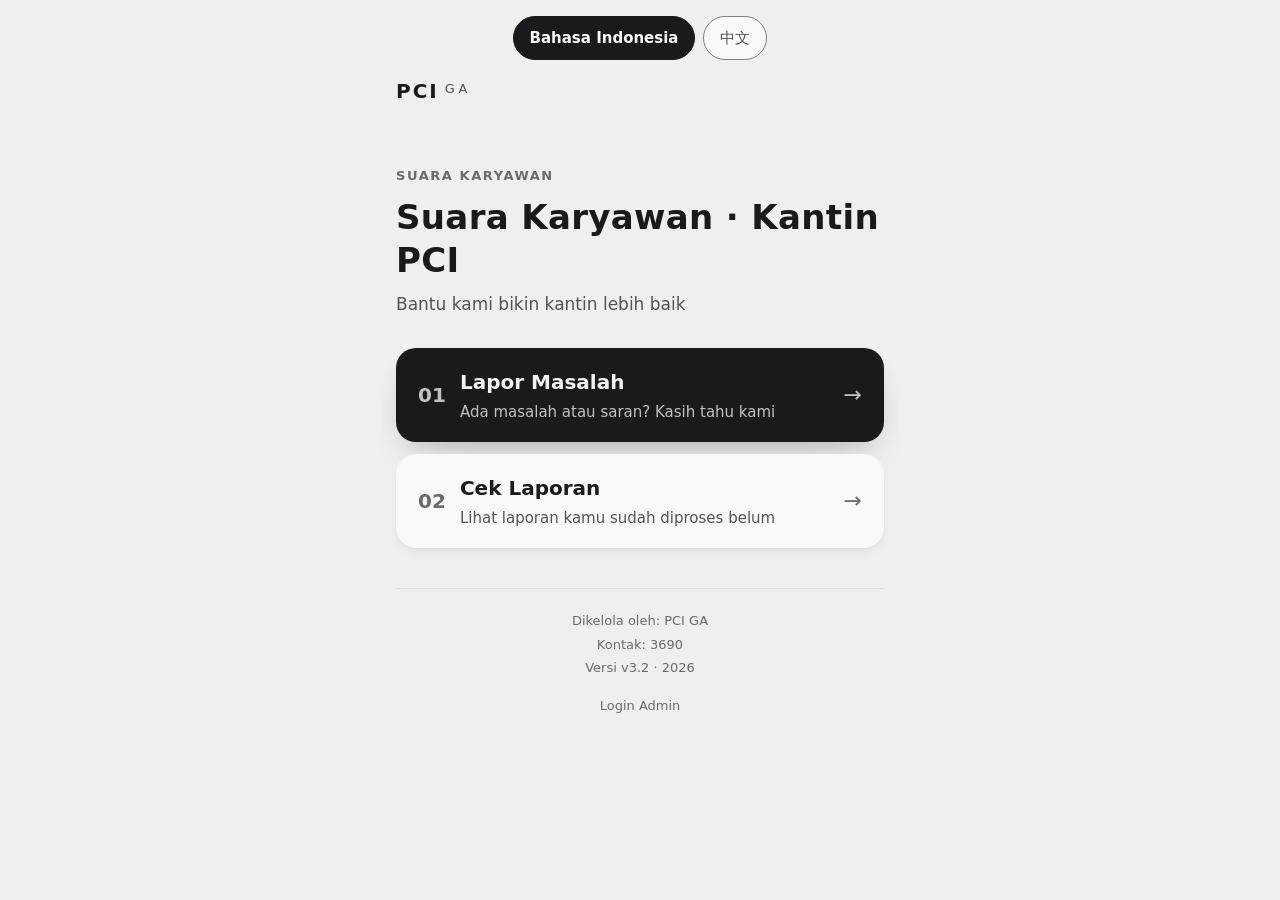
==== index.html @ ff7b430e "清掉 app 裡最後兩處商標：動態表標題的 adidas（v3.2） 寫手冊查資料時發現動態表的標題還寫著：   中文    PCI adidas 員工餐廳回報動態表   印尼文  Data Lapo" ====
<!DOCTYPE html>
<html lang="id">
<head>
  <meta charset="UTF-8">
  <meta name="viewport" content="width=device-width, initial-scale=1.0">
  <!-- 手機瀏覽器頂端網址列的顏色。沒有這行的話，畫面上面永遠有一條白條 -->
  <meta name="theme-color" content="#EFEFED">
  <!--
    圖示（關卡 5-5）。三個位置各講不同的事，沒有一個浪費：
      分頁圖示（16/32px）→ PCI       只有 3 個字的空間，放最短最獨特的識別
      主畫面圖示（180px）→ PCI GA    空間夠，可以放完整
      主畫面名稱          → Kantin PCI（在 manifest.json）作業系統畫的，永遠清楚，
                                      負責回答「這是什麼」

    ⚠️ apple-touch-icon 一定要有 PNG——**iOS 不吃 SVG**。
       少了這個檔案，iPhone 加到主畫面時會拿「網頁截圖」當圖示。
    ⚠️ 那個 PNG 是**直角滿版**的：iOS 與 Android 會自己套圓角遮罩，
       圖檔自己再帶圓角的話會變成「圓角疊圓角」，四個角出現缺口。
  -->
  <link rel="icon" href="favicon.svg?v=3.2" type="image/svg+xml">
  <link rel="apple-touch-icon" href="apple-touch-icon.png?v=3.2">
  <link rel="manifest" href="manifest.json?v=3.2">
  <!-- CSS 還沒下載完之前先鋪底色，避免工廠 wifi 慢時先白閃一下 -->
  <style>html{background:#EFEFED}</style>
  <title>Kantin PCI</title>
  <link rel="stylesheet" href="css/style.css?v=3.2">
</head>
<body>

  <div class="page">

    <!-- 語言切換 -->
    <div class="lang-switch">
      <button type="button" class="lang-btn" data-lang="id">Bahasa Indonesia</button>
      <button type="button" class="lang-btn" data-lang="zh">中文</button>
    </div>

    <!-- 標誌：純文字排的，沒有圖檔（見 css/style.css 的 .wordmark 說明）-->
    <div class="app-bar">
      <span class="wordmark"><b>PCI</b><i>GA</i></span>
    </div>

    <header class="hero">
      <div class="hero-eyebrow">Suara Karyawan</div>
      <h1 id="appName">Suara Karyawan · Kantin PCI</h1>
      <p class="hero-tagline" id="tagline">Bantu kami bikin kantin lebih baik</p>
    </header>

    <main class="menu">
      <!--
        ⚠️ 兩張卡片的份量刻意不同：主要動作是近黑實心 + 重陰影，次要是淺色平面。
           改版前兩張都是白底 1px 框，只差在框粗 1px，掃過去分不出來。
      -->
      <a href="report.html" class="menu-card menu-card-primary" id="reportLink">
        <span class="menu-num">01</span>
        <span class="menu-text">
          <span class="menu-title" id="reportTitle">Lapor Masalah</span>
          <span class="menu-desc" id="reportDesc">Ada masalah atau saran? Kasih tahu kami</span>
        </span>
        <span class="menu-arrow">→</span>
      </a>

      <a href="query.html" class="menu-card">
        <span class="menu-num">02</span>
        <span class="menu-text">
          <span class="menu-title" id="queryTitle">Cek Laporan</span>
          <span class="menu-desc" id="queryDesc">Lihat laporan kamu sudah diproses belum</span>
        </span>
        <span class="menu-arrow">→</span>
      </a>
    </main>

    <!-- 系統資訊（內容由 js/config.js 的 SYSTEM_INFO 決定）-->
    <footer class="site-footer">
      <div id="siteFooter"></div>
      <!--
        管理者入口（規格 §6.4）。
        刻意放在這裡而不是藏起來：前端原始碼在 GitHub 上是公開的，
        任何人都找得到 admin.html，「藏」並不會比較安全——
        真正的安全來自密碼雜湊、token 與登入失敗鎖定。
        放出來反而讓 6 位管理者不必記網址。
      -->
      <a href="admin.html" class="admin-entry" id="adminEntry">Login Admin</a>
    </footer>

  </div>

  <script src="js/config.js?v=3.2"></script>
  <script src="js/i18n.js?v=3.2"></script>
  <script src="js/ui.js?v=3.2"></script>
  <!--
    首頁本來不需要 api.js。載進來只為了一件事：**先把選項抓回來**。

    Apps Script 每次回應要 3～8 秒，而使用者在首頁挑「回報 / 查詢」
    大概會停留 2～5 秒——那段時間本來是白白浪費的。
    在這裡先抓，按下〔回報〕時表單就直接出現，不會再看到「載入中…」。
  -->
  <script src="js/api.js?v=3.2"></script>
  <script>
    /** 依目前語言把畫面上的文字換掉 */
    function render() {
      document.documentElement.lang = htmlLang();
      document.title = t('appName');

      document.getElementById('appName').textContent     = t('appName');
      document.getElementById('tagline').textContent     = t('home.tagline');
      document.getElementById('reportTitle').textContent = t('home.report');
      document.getElementById('reportDesc').textContent  = t('home.reportDesc');
      document.getElementById('queryTitle').textContent  = t('home.query');
      document.getElementById('queryDesc').textContent   = t('home.queryDesc');

      renderSystemFooter('siteFooter');
      document.getElementById('adminEntry').textContent = t('admin.entry');

      // 標示目前選中的語言
      document.querySelectorAll('.lang-btn').forEach((btn) => {
        btn.classList.toggle('active', btn.dataset.lang === getLang());
      });
    }

    document.querySelectorAll('.lang-btn').forEach((btn) => {
      btn.addEventListener('click', () => {
        setLang(btn.dataset.lang);
        render();
      });
    });

    /**
     * 把網址上的 ?loc= 一起帶到回報頁。
     *
     * report.html 本來就看得懂 ?loc=LOC_02（會自動選好餐廳），
     * 但首頁的連結是寫死的 report.html——**參數走到這裡就掉了**。
     * 少了這幾行，index.html?loc=LOC_02 會安靜地沒有效果，
     * 而「安靜地沒有效果」是最難查的那一種問題。
     *
     * 📌 目前的海報只印一張共用的 QR Code（不帶 loc），所以這段平常用不到。
     *    留著是為了「某一間餐廳想自己貼一張專屬的」那天——
     *    到時候只要換 QR 的網址，不必再改程式。
     */
    function forwardLocation() {
      const loc = new URLSearchParams(location.search).get('loc');
      // 選項代碼長這樣：LOC_02。不是這個格式就當作沒有，
      // 不要把來路不明的字串接到連結上
      if (!loc || !/^[A-Za-z0-9_]{1,32}$/.test(loc)) return;

      const link = document.getElementById('reportLink');
      if (link) link.href = 'report.html?loc=' + encodeURIComponent(loc);
    }

    render();
    forwardLocation();

    // 背景預抓選項。不擋畫面、失敗不吭聲——
    // 抓不到的話 report.html 自己還是會抓一次，跟以前一樣
    prefetchOptions();
  </script>

</body>
</html>
---- css/style.css ----
/* PCI 餐廳回饋系統 — 樣式
   設計原則：手機優先、大字體、大按鈕
   （工廠現場、光線不佳、可能單手或戴手套操作） */


/* ===== 設計基礎（所有顏色與尺寸都從這裡取，不要在下面寫死）=====

   ⚠️ 要調整整體風格改這一區就好，不必逐條找。

   設計方向（關卡 5-1 定案，參考 madebypan.com）：
   **中性米白底 + 近黑主動作 + 顏色只給有意義的東西。**

   核心原則是「**畫面上只要有顏色，就一定代表意義**」——
   狀態（未處理紅 / 處理中黃 / 已結案綠）與星等是僅有的彩色，
   其餘一律中性。這樣那幾個顏色才真的跳得出來。

   ⚠️ 原本的品牌藍 #2563eb 已經拿掉。`--brand` 系列保留成別名
      （CSS 裡有 51 處在用），現在指向近黑主色，不必逐一改寫。
*/

:root {
  /* 只支援淺色。
     不宣告的話，部分 Android 瀏覽器會強制反轉整頁，
     精心調的米白會變成深褐色，狀態色也會跟著跑掉 */
  color-scheme: light;

  /* --- 基本表面與文字 --- */
  --bg:            #EFEFED;   /* 中性米白。不是白、也不是冷灰 */
  --surface:       #F9F9F8;   /* 卡片，比底色亮一階 */
  --surface-alt:   #E7E7E6;
  --text:          #1A1A1D;   /* 對底色 15.1:1 */
  --text-muted:    #53535A;   /* 對底色 6.6:1 */
  --text-subtle:   #6A6A70;   /* 對底色 4.7:1，剛好通過 WCAG AA */
  --border:        #DEDEDD;   /* 純裝飾的分隔線，沒有對比度要求 */
  --border-strong: #CBCBCA;   /* 較明顯的分隔線，仍屬裝飾 */

  /* ⚠️ 輸入框、可點按鈕的**邊界**另外一個顏色，不能用上面那兩個。
     WCAG 1.4.11 要求「互動元件的邊界」對背景至少 3:1——
     #CBCBCA 只有 1.41:1，在工廠光線下等於看不到輸入框在哪裡。
     這一條是裝飾線與互動邊界的差別，很容易被當成同一件事。 */
  --border-input:  #80807A;   /* 對底色 3.45:1 */

  /* 大型裝飾數字（步驟編號）。
     ⚠️ 不可以再淡了——原本用 --border-strong 只有 1.41:1，
        在工廠的爛光線下等於看不見。這個值是 3.55:1，通過大字的 3:1 */
  --num:           #7E7E77;

  /* --- 主要動作 ---
     近黑，不是彩色。整個畫面只有它與逾期案件有重陰影，
     所以它想被忽略都難 */
  --action:        #1A1A1C;
  --action-press:  #35353A;

  /* --- 舊的品牌色別名（相容用，全部指向近黑）---
     ⚠️ 這幾個名字在 CSS 裡有 51 處在用（員工端 26、管理端 25）。
        保留別名，管理端就會自動拿到新配色而不必在 5-2 動它 */
  --brand:        var(--action);
  --brand-dark:   var(--action-press);
  --brand-light:  var(--surface-alt);
  --brand-border: var(--border-strong);

  /* --- 狀態色：畫面上僅有的彩色，每個都算過對比度 --- */
  --ok:          #046C4E;
  --ok-bg:       #E7F5EE;
  --ok-border:   #BFE3D3;
  --danger:      #A81E1E;
  --danger-bg:   #FBEDEC;
  --danger-border:#F3CFCD;
  --danger-tag:  #F7DEDC;
  --warn:        #8A5300;
  --warn-bg:     #FBF2E3;
  /* ⚠️ 星星的對比度是由**描邊**負責的，不是填色。
     越鮮豔的金色越亮、對比越低——單靠填色最多只能到 3.18:1（很勉強）。
     改成「鮮豔填色 + 深色描邊」之後，填色可以放開，
     而深色的邊在工廠的爛光線下本來就更好認。 */
  --star:      #F2A007;   /* 填色：鮮豔的琥珀金 */
  --star-edge: #7A4E00;   /* 描邊：對底色 6.2:1，遠高於圖形要求的 3:1 */

  /* ⚠️ 圖表的滿意度線是**另一個顏色**，不能跟著星星變鮮豔。
     星星靠描邊撐對比度，但一條線沒有描邊——它的對比度只能靠自己。
     這兩個很容易被當成同一件事（它們講的都是「滿意度」），
     所以分成兩個 token，並由 check-contrast.js 各自把關。 */
  --chart-rating: #C07405;   /* 對卡片 3.15:1 */

  /* --- 圓角 --- */
  --radius-sm:   10px;
  --radius:      14px;
  --radius-lg:   20px;
  --radius-pill: 999px;

  /* --- 字級 ---
     clamp(最小, 隨螢幕寬度連續變化, 最大)：手機到電腦是平滑過渡，
     不是「手機一種、電腦一種」的跳變。

     ⚠️ --fs-input 的下限鎖死 16px。低於 16px 的話，
        iOS 一點輸入框就會自動放大整個畫面，使用者要手動縮回來。

     ⚠️ 列印時 vw 指的是「紙張寬度」，算出來的字級無法預期，
        所以 @media print 裡會把這一整組改回固定值（見檔案最後）。 */
  --fs-xs:      clamp(12px, 0.70rem + 0.15vw, 13px);
  --fs-sm:      clamp(13px, 0.78rem + 0.20vw, 15px);
  --fs-body:    clamp(15px, 0.88rem + 0.25vw, 17px);
  --fs-input:   clamp(16px, 0.95rem + 0.20vw, 17px);
  --fs-lg:      clamp(17px, 1.00rem + 0.40vw, 20px);
  --fs-title:   clamp(23px, 1.30rem + 1.30vw, 34px);
  --fs-display: clamp(30px, 1.60rem + 2.60vw, 52px);

  /* --- 觸控目標最小高度（工廠現場可能戴手套，不要小於 48px）--- */
  --tap-min: 48px;

  /* --- 間距：也跟著螢幕變，電腦上版面會自然變鬆，
         而不是「手機版被整個放大」 --- */
  --gap:      clamp(12px, 0.70rem + 0.40vw, 18px);
  --pad-card: clamp(16px, 0.90rem + 0.60vw, 24px);
  --sec-gap:  clamp(28px, 1.50rem + 2.00vw, 56px);

  /* --- 陰影：兩階 ---

     ⚠️ 關鍵不是「有沒有陰影」，是**陰影強度要跟重要性成正比**。
        改版前每一張卡片都有 `0 1px 3px rgba(0,0,0,.06)`，
        平均分配的結果就是沒有任何一張被強調——那正是「單調」的來源。

     陰影色用帶灰的深色，不用純黑：純黑打在米白底上會顯髒。 */
  --lift-1: 0 1px 2px rgba(38,38,44,.05), 0 6px 14px -8px rgba(38,38,44,.16);
  --lift-2: 0 10px 24px -10px rgba(40,40,45,.20), 0 24px 48px -24px rgba(40,40,45,.24);
}


/* ===== 表面 / 表面上的文字（surface / on-surface）=====

   📌 文字與按鈕會自動跟著背景走，靠的是這一組。

      作法不是用 JS 偵測背景色，而是**讓每個表面自己帶著
      「放在我上面的文字該是什麼顏色」**。
      元件一律寫 `color: var(--fg)`，不寫死顏色。

   ⚠️ 為什麼不用 JS 即時運算：背景可能是漸層、半透明、或被圖片蓋住，
      JS 取到的值不一定是眼睛看到的，而且每次重繪都要算一次。
      用 token 是靜態的、可驗證的、零成本。

   ⚠️ 實際踩過的坑：`.empty span { color: ... }` 這種寫法會**滲進深色按鈕裡面**，
      把淺色文字蓋成深灰（1.5:1，等於看不見）。
      因為按鈕自己的顏色是「繼承」來的，而繼承的優先度輸給直接指定。
      **兩個對策：選擇器用 `>` 限定直接子層，而且深色元件自己帶 --fg。**

   驗證方式：node tools/check-contrast.js
*/

.on-base   { --surf: var(--bg);        --fg: var(--text); --fg-muted: var(--text-muted); --fg-subtle: var(--text-subtle); --line: var(--border); }
.on-raised { --surf: var(--surface);   --fg: var(--text); --fg-muted: var(--text-muted); --fg-subtle: var(--text-subtle); --line: var(--border); }
.on-dark   { --surf: var(--action);    --fg: #F2F2EF; --fg-muted: #C2C2BD; --fg-subtle: #93938E; --line: rgba(255,255,255,.16); }
.on-danger { --surf: var(--danger-bg); --fg: #7A1616; --fg-muted: #8E3232; --fg-subtle: #9A4A4A; --line: rgba(122,22,22,.18); }
.on-warn   { --surf: var(--warn-bg);   --fg: #6E4200; --fg-muted: #855A1E; --fg-subtle: #8A6534; --line: rgba(110,66,0,.18); }
.on-ok     { --surf: var(--ok-bg);     --fg: #04543D; --fg-muted: #2A6B57; --fg-subtle: #3A7360; --line: rgba(4,84,61,.18); }


* {
  box-sizing: border-box;
  margin: 0;
  padding: 0;
}

body {
  font-family: "Noto Sans TC", "Segoe UI", system-ui, -apple-system, sans-serif;
  background: var(--bg);
  color: var(--text);
  line-height: 1.6;
  -webkit-text-size-adjust: 100%;
}

.page {
  max-width: 520px;
  margin: 0 auto;
  padding: 16px;
  padding-bottom: 48px;
}

.hidden { display: none !important; }
.muted  { color: var(--text-muted); font-size: 14px; }
.hint   { color: var(--text-muted); font-size: 13px; margin-top: 12px; }


/* ===== 語言切換 ===== */

.lang-switch {
  display: flex;
  gap: 8px;
  justify-content: center;
  margin-bottom: 20px;
}

.lang-btn {
  flex: 0 0 auto;
  /* ⚠️ 44px 是最低標。原本 40px——工廠現場可能戴手套，按不準 */
  min-height: 44px;
  padding: 8px 16px;
  font-size: var(--fs-sm);
  font-family: inherit;
  color: var(--text-muted);
  background: var(--surface);
  border: 1px solid var(--border-input);
  border-radius: 999px;
  cursor: pointer;
}

.lang-btn.active {
  color: var(--surface);
  background: var(--brand);
  border-color: var(--brand);
  font-weight: 600;
}

.lang-switch-compact { margin: 0; }
.lang-switch-compact .lang-btn { padding: 6px 12px; font-size: var(--fs-xs); min-height: 44px; }


/* ===== 頁首標誌列 ===== */

.app-bar {
  display: flex;
  align-items: center;
  gap: 10px;
  padding-bottom: 14px;
}

/* 語言切換推到右邊 */
.app-bar .lang-switch { margin-left: auto; margin-bottom: 0; }


/* ===== PCI GA 文字標誌（關卡 5-2）=====

   ⚠️ 這是**純文字**排出來的，沒有圖檔。

      理由：載入零成本（工廠 wifi 不好時圖檔會晚一步出現）、
      無限放大不糊（海報放到 A2 一樣銳利）、可以跟著背景變色。
      而且完全避開品牌資產的使用問題——
      集團給的那個檔案是「金色的樹 + 三個事業單位的標誌」的合體圖，
      不是 PCI 單獨的標記，也不是真的向量圖（247KB 點陣圖包在 SVG 外殼裡）。

      正式的單色向量檔拿到之後要換，那時只要改這一個元件。

   效果來自四個槓桿：字重落差、大小落差、字距、對齊。
   不能用顏色和漸層——那是這一版設計的原則。
*/

.wordmark {
  display: inline-flex;
  align-items: flex-start;
  flex: none;
  color: var(--fg, var(--text));
  text-decoration: none;
}

.wordmark b {
  font-weight: 800;
  font-size: var(--fs-lg);
  letter-spacing: .1em;
  line-height: 1.1;
}

/* GA 縮小、拉開字距、對齊上緣——這是 W1-b 的做法 */
.wordmark i {
  font-style: normal;
  font-weight: 400;
  font-size: var(--fs-xs);
  letter-spacing: .3em;
  line-height: 1;
  color: var(--fg-muted, var(--text-muted));
  margin: 2px 0 0 .45em;
}

/* 內頁頁首：標誌旁邊補一行小字說明現在在哪一頁。
   ⚠️ 首頁不需要（大標題緊接著就寫了），但回報頁與查詢頁沒有大標題，
      沒有這行的話頁首就真的只剩 PCI GA，使用者不知道自己在哪 */
.page-tag {
  font-size: var(--fs-xs);
  color: var(--text-muted);
  padding-left: 10px;
  margin-left: 10px;
  border-left: 1px solid var(--border);
  line-height: 1.35;
}


/* ===== 首頁 ===== */

/* 主視覺：小標 + 大標題 + 一行說明。
   ⚠️ 不置中——左對齊在手機上比較好讀，而且與下方的卡片對齊成一條線 */
.hero {
  text-align: left;
  padding: var(--sec-gap) 0 calc(var(--sec-gap) * .6);
}

/* ⚠️ 首頁不再用大 emoji 當主視覺（關卡 5-2）。
   改成「小標 + 大標題」的排版層次——那才是這一版的識別，
   而且一張彩色圖會立刻搶走那顆黑色主按鈕的焦點 */
.hero-icon { display: none; }

.hero-eyebrow {
  font-size: var(--fs-xs);
  font-weight: 700;
  letter-spacing: .12em;
  text-transform: uppercase;
  color: var(--text-subtle);
}

.hero h1 {
  font-size: var(--fs-title);
  line-height: 1.25;
  letter-spacing: .01em;
  margin-top: 10px;
}

.hero-tagline {
  color: var(--text-muted);
  font-size: var(--fs-body);
  margin-top: 10px;
}

.menu {
  display: flex;
  flex-direction: column;
  gap: 12px;
}

/*
 * ⚠️ 兩張卡片刻意做成**不一樣的份量**，這是整個改版的重點。
 *
 *    改版前兩張都是白底 + 1px 框，「主要」那張只差在框粗了 1px——
 *    掃過去根本分不出來，而那正是「單調」的來源：
 *    **沒有東西比別的東西重要。**
 *
 *    現在：主要動作是近黑實心 + 重陰影，次要是淺色平面。
 *    想忽略那顆黑的都難。
 */
.menu-card {
  display: flex;
  align-items: center;
  gap: 14px;
  padding: 18px var(--pad-card);
  min-height: var(--tap-min);
  background: var(--surface);
  border: 0;
  border-radius: var(--radius-lg);
  text-decoration: none;
  color: var(--fg, var(--text));
  box-shadow: var(--lift-1);
}

.menu-card:active { background: var(--surface-alt); }

/* 主要動作：深色表面，自己帶著 on-surface token。
   ⚠️ 內部文字一律讀 --fg / --fg-muted，不靠繼承——
      靠繼承的話，外層任何一條 `.xxx span { color }` 都會把它蓋掉
      （這個坑在 5-1 的預覽頁實際踩過，深灰字打在近黑底上 1.5:1）*/
.menu-card-primary {
  --fg: #F2F2EF;
  --fg-muted: #C2C2BD;

  background: var(--action);
  box-shadow: var(--lift-2);
}

.menu-card-primary:active { background: var(--action-press); }

/* 序號取代圖示：01 / 02。
   數字比圖示更能表達「先做這個，再做那個」的順序 */
.menu-num {
  font-size: var(--fs-lg);
  font-weight: 700;
  font-variant-numeric: tabular-nums;
  color: var(--fg-muted, var(--text-subtle));
  flex: none;
}

.menu-icon svg { width: 26px; height: 26px; display: block; }
.menu-text  { flex: 1; display: flex; flex-direction: column; min-width: 0; }
.menu-title { font-size: var(--fs-lg); font-weight: 700; color: var(--fg, var(--text)); }
.menu-desc  { font-size: var(--fs-sm); color: var(--fg-muted, var(--text-muted)); margin-top: 2px; }
.menu-arrow { font-size: 22px; color: var(--fg-muted, var(--text-subtle)); line-height: 1; flex: none; }


/* ===== 頁首（內頁）===== */

.topbar {
  display: flex;
  align-items: center;
  gap: 12px;
  padding-bottom: 14px;
  margin-bottom: var(--gap);
}

.topbar-back {
  flex: 0 0 auto;
  width: var(--tap-min);
  height: var(--tap-min);
  display: flex;
  align-items: center;
  justify-content: center;
  font-size: 26px;
  line-height: 1;
  color: var(--text);
  background: var(--surface);
  border: 0;
  border-radius: var(--radius);
  text-decoration: none;
}

.topbar-back:active { background: var(--surface-alt); }

/* ⚠️ 內頁沒有大標題，所以頁首要負責回答「我在哪一頁」。
   首頁不需要（大標題緊接著就寫了），但這兩頁需要 */
.topbar-title {
  flex: 1;
  font-size: var(--fs-lg);
  min-width: 0;
}


/* ===== 表單 ===== */

/*
 * ⚠️ 每一段用「大號碼 + 標題」開頭，取代原本的框線卡片。
 *
 *    原本每個欄位都是白底 + 1px 框，八個欄位就是八個一模一樣的框，
 *    使用者看不出「還剩幾步」。編號能回答那個問題，
 *    而且大數字在工廠的爛光線下比細框線好認得多。
 */
.field {
  background: transparent;
  border: 0;
  border-radius: 0;
  padding: 0;
  margin-bottom: var(--sec-gap);
}

.field-num {
  display: block;
  font-size: var(--fs-display);
  font-weight: 700;
  line-height: 1;
  font-variant-numeric: tabular-nums;
  /* ⚠️ 不可以再淡了。原本用 --border-strong 只有 1.41:1，
     在工廠光線下等於看不見。--num 是算過的 3.55:1 */
  color: var(--num);
}

.field-label {
  display: flex;
  align-items: center;
  gap: 8px;
  flex-wrap: wrap;
  font-weight: 700;
  font-size: var(--fs-lg);
  margin: 2px 0 10px;
}

.tag {
  font-size: var(--fs-xs);
  font-weight: 600;
  padding: 3px 10px;
  border-radius: var(--radius-pill);
  color: var(--text-muted);
  background: var(--surface-alt);
}

.tag-required {
  color: var(--danger);
  background: var(--danger-tag);
}

input[type="text"],
input[type="password"],
select,
textarea {
  width: 100%;
  min-height: var(--tap-min);
  /* ⚠️ 絕不可小於 16px：小於的話 iOS 一點輸入框就會自動放大整個畫面 */
  font-size: var(--fs-input);
  font-family: inherit;
  color: var(--text);
  padding: 12px 14px;
  /* ⚠️ 互動元件的邊界要 3:1，不能用裝飾用的 --border-strong（1.41:1）*/
  border: 1px solid var(--border-input);
  border-radius: var(--radius);
  background: var(--surface);
}

select { height: var(--tap-min); }
textarea { resize: vertical; }

input::placeholder,
textarea::placeholder { color: var(--text-subtle); }

/* 焦點外框用 PCI 藍——這是整個 app 唯一出現品牌藍的地方。
   它不參與版面配色，只在鍵盤操作時出現，所以不會破壞「顏色只給意義」的原則 */
input:focus,
select:focus,
textarea:focus {
  outline: 2px solid #214A8C;
  outline-offset: 2px;
  border-color: transparent;
}

.field-note {
  font-size: var(--fs-sm);
  color: var(--text-muted);
  margin-top: 8px;
  min-height: 20px;
}

.field-note.ok { color: var(--ok); font-weight: 700; }
.field-note.ng { color: var(--danger); font-weight: 700; }
.field-note.rated { color: var(--warn); font-weight: 700; }


/* ===== 問題分類 ===== */

.category-grid {
  display: grid;
  grid-template-columns: repeat(3, 1fr);
  gap: 8px;
}

.category-btn {
  display: flex;
  min-height: 88px;
  flex-direction: column;
  align-items: center;
  justify-content: center;
  gap: 6px;
  padding: 10px 4px;
  font-family: inherit;
  color: var(--fg, var(--text));
  background: var(--surface);
  border: 0;
  border-radius: var(--radius);
  cursor: pointer;
}

/* ⚠️ 不用 opacity。opacity 會把文字往背景混，對比度變成算不準也控制不了；
   而且巢狀的 opacity 會相乘。改成直接指定「停用」的顏色 */
.category-btn.disabled {
  color: var(--text-subtle);
  background: var(--surface-alt);
  cursor: not-allowed;
}

/* 選中＝實心近黑。自己帶 on-dark 的 token，
   裡面的文字與 SVG 圖示（stroke=currentColor）都會自動變淺色 */
.category-btn.selected {
  --fg: #F2F2EF;
  color: var(--fg);
  background: var(--action);
  font-weight: 700;
  box-shadow: var(--lift-1);
}

.category-icon svg { width: 24px; height: 24px; display: block; }
.category-label { font-size: var(--fs-xs); text-align: center; line-height: 1.35; }


/* ===== 星等 ===== */

.stars {
  display: flex;
  gap: 6px;
}

.star {
  flex: 1;
  display: flex;
  align-items: center;
  justify-content: center;
  min-height: var(--tap-min);
  padding: 8px 0;
  background: none;
  border: none;
  cursor: pointer;
}

.star svg {
  width: 34px;
  height: 34px;
  display: block;
  /* 未選：只有外框。
     ⚠️ 顏色用 --num（3.55:1）不用 --border-strong（1.4:1）——
        後者在工廠光線下看不見，使用者會不知道總共有五顆 */
  fill: none;
  stroke: var(--num);
  stroke-width: 1.7;
  transition: transform .12s ease-out;
}

/* 已選：鮮豔實心 + 深色描邊 + 一點點浮起。
   描邊是對比度的來源，所以填色可以放心用鮮豔的 */
.star.on svg {
  fill: var(--star);
  stroke: var(--star-edge);
  stroke-width: 1.4;
  filter: drop-shadow(0 2px 3px rgba(122, 78, 0, .32));
}

/* 按下去的回饋。⚠️ 有些人開了「減少動態」，要尊重 */
.star:active svg { transform: scale(.88); }

@media (prefers-reduced-motion: reduce) {
  .star svg { transition: none; }
  .star:active svg { transform: none; }
}


/* ===== 按鈕 ===== */

.btn-primary,
.btn-secondary {
  display: block;
  width: 100%;
  margin-top: var(--gap);
  min-height: 54px;
  padding: 16px;
  font-size: var(--fs-lg);
  font-weight: 700;
  font-family: inherit;
  text-align: center;
  text-decoration: none;
  border: none;
  /* 膠囊形。這一版的識別之一，而且 54px 高度不受影響 */
  border-radius: var(--radius-pill);
  cursor: pointer;
}

/* 主要動作：近黑實心 + 重陰影。
   整個畫面只有它與逾期案件有這種陰影，所以它想被忽略都難 */
.btn-primary {
  color: #F2F2EF;
  background: var(--action);
  box-shadow: var(--lift-2);
}

.btn-primary:active  { background: var(--action-press); }
/* 停用：降成平面 + 灰底。用顏色與陰影表達，不用 opacity */
.btn-primary:disabled {
  color: var(--text-subtle);
  background: var(--surface-alt);
  box-shadow: none;
  cursor: not-allowed;
}

.btn-secondary {
  color: var(--text);
  background: var(--surface);
  border: 1px solid var(--border-input);
  box-shadow: var(--lift-1);
}


/* ===== 訊息 ===== */

.result {
  padding: 14px 16px;
  border-radius: var(--radius);
  font-size: var(--fs-sm);
  line-height: 1.7;
  margin-top: 12px;
}

/* ⚠️ 「查無此工號」是試辦期最常出現的畫面（名冊還沒補齊）。
   所以錯誤訊息不能只說「錯了」，要告訴他下一步能做什麼 */
.result.error {
  color: #7A1616;
  background: var(--danger-bg);
  border: 0;
  font-weight: 600;
}


/* ===== 狀態畫面（載入中 / 成功）=====

   ⚠️ 這個 app 的載入時間是 **3～8 秒**（Apps Script 的固定成本）。
      那幾秒使用者看到什麼，決定他覺得系統「在跑」還是「壞了」。
*/

.state-box {
  text-align: center;
  padding: var(--sec-gap) 20px;
  color: var(--text-muted);
}

/*
 * 骨架：先把「等一下會出現什麼形狀」畫出來。
 *
 * ⚠️ 為什麼不用轉圈圈：轉圈圈只表達「還在忙」，
 *    形狀則表達「東西正在來，而且長這樣」——後者讓人願意多等幾秒。
 */
.skeleton {
  display: block;
  height: 48px;
  border-radius: var(--radius);
  background: linear-gradient(90deg,
              var(--surface-alt) 25%, var(--surface) 50%, var(--surface-alt) 75%);
  background-size: 200% 100%;
  animation: shimmer 1.4s linear infinite;
}

.skeleton + .skeleton { margin-top: 10px; }
.skeleton-sm { height: 20px; width: 42%; border-radius: var(--radius-sm); }

@keyframes shimmer { to { background-position: -200% 0; } }

.spinner {
  width: 32px;
  height: 32px;
  margin: 0 auto 16px;
  border: 3px solid var(--border);
  border-top-color: var(--action);
  border-radius: 50%;
  animation: spin .8s linear infinite;
}

@keyframes spin { to { transform: rotate(360deg); } }

/* ⚠️ 有些人開了系統的「減少動態」（會頭暈、或前庭功能敏感）。
   要尊重那個設定，否則這兩個動畫會讓他們不舒服 */
@media (prefers-reduced-motion: reduce) {
  .skeleton { animation: none; }
  .spinner  { animation-duration: 2.4s; }
}

.success-box {
  background: transparent;
  border: 0;
  border-radius: 0;
  color: inherit;
}

/* 打勾放進一個實心圓裡：顏色是「已結案」的綠，
   而綠色在這一版是有意義的顏色（成功），不是裝飾 */
.success-icon {
  width: 62px; height: 62px; margin: 0 auto 4px;
  border-radius: 50%;
  background: var(--ok); color: #F2F2EF;
  display: flex; align-items: center; justify-content: center;
}
.success-icon svg { width: 30px; height: 30px; stroke-width: 2.4; }

.success-box h2 {
  font-size: var(--fs-title);
  margin: 14px 0 4px;
}

/* 案件編號是整段流程的情緒高點，也是使用者唯一需要記住的東西。
   ⚠️ 原本用虛線框——虛線在這一版看起來像「未完成」。改成實心卡片 */
.case-box {
  margin: var(--sec-gap) 0 8px;
  padding: 18px;
  background: var(--surface);
  border: 0;
  border-radius: var(--radius-lg);
  box-shadow: var(--lift-1);
}

.case-label {
  font-size: var(--fs-xs);
  color: var(--text-muted);
}

.case-id {
  font-size: var(--fs-title);
  font-weight: 700;
  letter-spacing: .04em;
  /* 等寬數字：編號要一眼看清楚、抄得下來 */
  font-variant-numeric: tabular-nums;
  color: var(--text);
  margin-top: 4px;
  word-break: break-all;
}


/* ===== 頁尾系統資訊 ===== */

.site-footer {
  margin-top: 40px;
  padding-top: 20px;
  border-top: 1px solid var(--border);
  text-align: center;
  font-size: var(--fs-xs);
  color: var(--text-subtle);
  line-height: 1.8;
}

.site-footer:empty {
  display: none;      /* SYSTEM_INFO 全部留空時不要留一條孤零零的線 */
}


/* ===== 餐別（單選）===== */

.meal-grid {
  display: grid;
  grid-template-columns: repeat(3, 1fr);
  gap: 8px;
}

.meal-btn {
  display: flex;
  flex-direction: column;
  align-items: center;
  justify-content: center;
  gap: 6px;
  min-height: 76px;
  padding: 10px 4px;
  font-family: inherit;
  color: var(--text);
  background: var(--surface);
  border: 1.5px solid var(--border);
  border-radius: var(--radius);
  cursor: pointer;
}

.meal-btn.selected {
  color: var(--brand-dark);
  background: var(--brand-light);
  border-color: var(--brand);
  font-weight: 600;
}

.meal-icon svg { width: 22px; height: 22px; display: block; }
.meal-label { font-size: var(--fs-xs); text-align: center; line-height: 1.3; }


/* ===== 照片 ===== */

.photo-list {
  display: flex;
  gap: 8px;
  flex-wrap: wrap;
}

.photo-list:empty { display: none; }

.photo-item {
  position: relative;
  width: 96px;
  height: 96px;
  border-radius: var(--radius-sm);
  overflow: hidden;
  border: 1px solid var(--border);
  background: var(--surface-alt);
}

.photo-item img {
  width: 100%;
  height: 100%;
  object-fit: cover;
  display: block;
}

.photo-size {
  position: absolute;
  left: 0;
  right: 0;
  bottom: 0;
  padding: 2px 4px;
  font-size: 11px;
  text-align: center;
  color: #F2F2EF;
  background: rgba(26, 26, 28, .62);
}

.photo-remove {
  position: absolute;
  top: 4px;
  right: 4px;
  width: 28px;
  height: 28px;
  font-size: 18px;
  line-height: 1;
  color: #F2F2EF;
  background: rgba(26, 26, 28, .68);
  border: none;
  border-radius: 50%;
  cursor: pointer;
}

.photo-add {
  display: flex;
  align-items: center;
  justify-content: center;
  gap: 8px;
  width: 100%;
  min-height: var(--tap-min);
  margin-top: 10px;
  padding: 12px;
  font-size: var(--fs-body);
  font-family: inherit;
  color: var(--brand-dark);
  background: var(--brand-light);
  border: 1.5px dashed var(--brand-border);
  border-radius: var(--radius);
  cursor: pointer;
}

.photo-add:disabled {
  color: var(--text-muted);
  background: var(--surface-alt);
  border-color: var(--border-strong);
  cursor: wait;
}

.photo-add-icon svg { width: 20px; height: 20px; display: block; }


/* ===== 查詢結果 ===== */

.result-info {
  margin: 16px 0 10px;
  font-size: var(--fs-sm);
  color: var(--text-muted);
}

.case-card {
  background: var(--surface);
  border: 0;
  border-radius: var(--radius-lg);
  margin-bottom: 10px;
  overflow: hidden;
}

/* 展開中的案件：用陰影浮起來，不用框線換色
   （一整頁灰卡片裡，1px 的框線差異掃過去根本看不到）*/
.case-card.open { box-shadow: var(--lift-1); }

.case-head {
  display: flex;
  align-items: flex-start;
  gap: 12px;
  width: 100%;
  padding: 14px;
  font-family: inherit;
  text-align: left;
  color: inherit;
  background: none;
  border: none;
  cursor: pointer;
}

.case-head-main { flex: 1; min-width: 0; }

.case-no {
  font-size: var(--fs-body);
  font-weight: 700;
  letter-spacing: .3px;
}

.case-meta {
  font-size: var(--fs-xs);
  color: var(--text-muted);
  margin-top: 2px;
}

.case-head-side {
  display: flex;
  align-items: center;
  gap: 8px;
  flex: 0 0 auto;
}

.case-arrow { color: var(--text-subtle); font-size: 14px; }

/* 狀態徽章：紅 = 未處理、黃 = 處理中、綠 = 已結案 */
.status-badge {
  display: inline-block;
  padding: 3px 10px;
  font-size: 11px;
  font-weight: 600;
  border-radius: var(--radius-pill);
  white-space: nowrap;
}

/* ⚠️ 顏色一律走 token，不要寫死。
   員工端查詢頁、管理端案件列表、排程寄出的信這三個地方顯示的是同一批狀態，
   三邊用不同色碼的話，同一件案子會出現三種顏色 */
.status-badge.new  { color: var(--danger); background: var(--danger-bg); }
.status-badge.proc { color: var(--warn);   background: var(--warn-bg); }
.status-badge.done { color: var(--ok);     background: var(--ok-bg); }

.case-detail {
  padding: 0 14px 14px;
  border-top: 1px solid var(--border);
  padding-top: 12px;
}

.case-row {
  display: flex;
  gap: 10px;
  padding: 6px 0;
  font-size: var(--fs-sm);
}

.case-row-label {
  flex: 0 0 92px;
  color: var(--text-muted);
}

.case-row-value {
  flex: 1;
  min-width: 0;
  word-break: break-word;
  white-space: pre-wrap;
}

.chip {
  display: inline-block;
  margin: 0 4px 4px 0;
  padding: 2px 10px;
  font-size: var(--fs-xs);
  color: var(--brand-dark);
  background: var(--brand-light);
  border-radius: var(--radius-pill);
}

.case-stars { color: var(--star); letter-spacing: 2px; }

.case-photo {
  display: inline-block;
  margin: 0 6px 6px 0;
  padding: 6px 12px;
  font-size: var(--fs-sm);
  color: var(--brand-dark);
  background: var(--brand-light);
  border: 1px solid var(--brand-border);
  border-radius: var(--radius-sm);
  text-decoration: none;
}

.case-reply {
  margin-top: 12px;
  padding: 12px;
  font-size: var(--fs-sm);
  background: var(--ok-bg);
  border: 1px solid var(--ok-border);
  border-radius: var(--radius-sm);
  white-space: pre-wrap;
}

.case-reply.empty {
  color: var(--text-muted);
  background: var(--surface-alt);
  border-color: var(--border);
}

.case-reply-title {
  font-weight: 600;
  color: var(--ok);
  margin-bottom: 4px;
}

.case-reply-time {
  font-weight: 400;
  font-size: var(--fs-xs);
  color: var(--text-muted);
}


/* ===== 照片縮圖與全螢幕檢視 ===== */

.case-thumbs {
  display: flex;
  gap: 8px;
  flex-wrap: wrap;
}

.case-thumb {
  width: 88px;
  height: 88px;
  padding: 0;
  border: 1px solid var(--border);
  border-radius: var(--radius-sm);
  overflow: hidden;
  background: var(--surface-alt);
  cursor: zoom-in;
}

.case-thumb img {
  width: 100%;
  height: 100%;
  object-fit: cover;
  display: block;
}

.lightbox {
  position: fixed;
  inset: 0;
  z-index: 100;
  display: flex;
  align-items: center;
  justify-content: center;
  padding: 16px;
  background: rgba(20, 20, 22, .93);
  cursor: zoom-out;
}

.lightbox img {
  max-width: 100%;
  max-height: 100%;
  object-fit: contain;
  border-radius: var(--radius-sm);
}

.no-scroll { overflow: hidden; }


/* ===== 管理端 ===== */

/* 登入頁比員工端窄一些，看起來才像一張「表單」而不是一整頁 */
.page-narrow { max-width: 420px; }

/* 登入 / 改密碼畫面上方的大圖示 */
/* 登入 / 改密碼畫面上方的圖示。
   ⚠️ 原本是 emoji（🔐 / 🔑）——每支手機長得不一樣，而且不能上色。
      改成線性 SVG，顏色跟著文字走 */
.admin-badge {
  width: 56px;
  height: 56px;
  margin: var(--sec-gap) auto 10px;
  border-radius: 50%;
  background: var(--surface);
  color: var(--text-muted);
  display: flex;
  align-items: center;
  justify-content: center;
  box-shadow: var(--lift-1);
}

.admin-badge svg { width: 26px; height: 26px; }

.admin-title {
  font-size: var(--fs-title);
  font-weight: 600;
  text-align: center;
  margin-bottom: 6px;
}

.admin-lead {
  font-size: var(--fs-sm);
  color: var(--text-muted);
  text-align: center;
  margin-bottom: 20px;
}

/* 登入後顯示「你好，某某」與登出按鈕 */
.admin-bar {
  display: flex;
  align-items: center;
  justify-content: space-between;
  gap: var(--gap);
  padding: 10px 14px;
  margin-bottom: var(--gap);
  background: var(--surface);
  border: 0;
  border-radius: var(--radius-lg);
  font-size: var(--fs-sm);
}

.admin-bar-who {
  display: flex;
  align-items: center;
  gap: 8px;
  min-width: 0;               /* 姓名太長時才會正確截斷而不是撐破版面 */
}

.admin-bar-who > span:first-child {
  overflow: hidden;
  text-overflow: ellipsis;
  white-space: nowrap;
}

.admin-bar-logout {
  flex-shrink: 0;
  /* ⚠️ 原本只有 37px。管理者一天要按好幾次，而且可能在現場用手機 */
  min-height: 44px;
  display: inline-flex;
  align-items: center;
  padding: 8px 16px;
  font-size: var(--fs-sm);
  font-family: inherit;
  color: var(--text);
  background: var(--surface);
  border: 1px solid var(--border-input);
  border-radius: var(--radius-pill);
  cursor: pointer;
}

.admin-bar-logout:active { background: var(--surface-alt); }

/* 員工端首頁角落的低調管理者入口 */
/* ⚠️ 這個連結刻意保持低調（規格 §6.4），所以視覺上很小。
   但「看起來小」不代表「按起來要小」——用 padding 把可點範圍撐到 44px，
   外觀完全不變。管理者一天要按好幾次 */
.admin-entry {
  display: inline-flex;
  align-items: center;
  min-height: 44px;
  padding: 0 8px;
  margin-top: 4px;
  font-size: var(--fs-xs);
  color: var(--text-subtle);
  text-decoration: none;
}

.admin-entry:active { color: var(--text-muted); }


/* ===== 管理端：案件列表 ===== */

/* 案件列表資訊量大，比員工端寬一些 */
.page-wide { max-width: 760px; }

/* --- 統計卡片 --- */

.stat-row {
  display: grid;
  grid-template-columns: repeat(3, 1fr);
  gap: 8px;
  margin-bottom: var(--gap);
}

.stat-card {
  display: flex;
  flex-direction: column;
  align-items: center;
  gap: 2px;
  padding: 12px 6px;
  font-family: inherit;
  color: inherit;
  background: var(--surface);
  border: 0;
  border-radius: var(--radius-lg);
  box-shadow: var(--lift-1);
  cursor: pointer;
}

.stat-card:active { background: var(--surface-alt); }

/* 目前正依這個狀態篩選。
   ⚠️ 原本只是把框線換色——在一排三張一模一樣的卡片裡，
      1px 的框線差異幾乎看不出來。改成實心反白，一眼就知道正在篩哪一個 */
.stat-card.active {
  --fg: #F2F2EF;
  color: var(--fg);
  background: var(--action);
  box-shadow: var(--lift-1);
}

.stat-card.active .stat-label { color: #C2C2BD; }
/* 反白之後那三個狀態色會看不清楚，統一改成淺色 */
.stat-card.active .stat-num   { color: var(--fg); }

.stat-num {
  font-size: 26px;
  font-weight: 700;
  line-height: 1.2;
}

.stat-label {
  font-size: var(--fs-xs);
  color: var(--text-muted);
  text-align: center;
  line-height: 1.3;
}

.stat-new  .stat-num { color: var(--danger); }
.stat-proc .stat-num { color: var(--warn); }
.stat-done .stat-num { color: var(--ok); }

/* 逾期提示。是按鈕（點一下跳到全部時間 + 未處理），但看起來像提示列 */
.overdue-note {
  display: block;
  width: 100%;
  padding: 12px 14px;
  margin-bottom: var(--gap);
  font-family: inherit;
  font-size: var(--fs-sm);
  font-weight: 600;
  text-align: left;
  color: #7A1616;
  background: var(--danger-bg);
  border: 0;
  border-radius: var(--radius-lg);
  /* 整個管理端只有這一列有重陰影——它是唯一「現在就要動」的東西 */
  box-shadow: var(--lift-2);
  cursor: pointer;
}

.overdue-note:active { background: var(--danger-tag); }

/* --- 篩選區 --- */

.filter-box {
  margin-bottom: var(--gap);
  background: var(--surface);
  border: 0;
  border-radius: var(--radius-lg);
  overflow: hidden;
}

.filter-toggle {
  display: flex;
  align-items: center;
  gap: 8px;
  width: 100%;
  padding: 14px var(--pad-card);
  font-family: inherit;
  font-size: var(--fs-body);
  font-weight: 600;
  color: inherit;
  text-align: left;
  background: none;
  border: none;
  cursor: pointer;
}

.filter-arrow {
  margin-left: auto;
  color: var(--text-subtle);
  font-size: 14px;
}

.tag-active {
  color: var(--brand);
  background: var(--brand-light);
}

.filter-body {
  display: grid;
  grid-template-columns: repeat(2, 1fr);
  gap: var(--gap);
  padding: 0 var(--pad-card) var(--pad-card);
  border-top: 1px solid var(--border);
  padding-top: var(--pad-card);
}

.filter-field { display: flex; flex-direction: column; gap: 6px; }

/* 關鍵字欄位佔滿一整列 */
.filter-field-wide { grid-column: 1 / -1; }

.filter-label {
  font-size: var(--fs-xs);
  font-weight: 600;
  color: var(--text-muted);
}

/* 日期欄位在 iOS 上預設高度會跟其他欄位對不齊 */
input[type="date"] {
  width: 100%;
  height: 46px;
  padding: 10px 12px;
  font-family: inherit;
  font-size: var(--fs-input);
  color: inherit;
  background: var(--surface);
  border: 1px solid var(--border-strong);
  border-radius: var(--radius-sm);
}

.filter-actions {
  grid-column: 1 / -1;
  display: flex;
  gap: 8px;
}

/* 篩選區裡的按鈕不要像主要按鈕那樣佔滿整行 */
.btn-inline {
  flex: 1;
  margin-top: 0;
  padding: 12px;
  font-size: var(--fs-body);
}

/* --- 清單上方的資訊列 --- */

.list-bar {
  display: flex;
  align-items: center;
  justify-content: space-between;
  gap: var(--gap);
  margin-bottom: 8px;
}

.list-count {
  font-size: var(--fs-sm);
  color: var(--text-muted);
}

/* 頁首的重新整理鈕：重新載入並回到初始畫面 */
.topbar-refresh {
  flex-shrink: 0;
  /* 手指點得到：觸控目標不可小於 44px（設計變數 --tap-min 是 48） */
  width: 44px;
  height: 44px;
  padding: 0;
  font-size: 20px;
  line-height: 1;
  color: var(--text-muted);
  background: var(--surface);
  border: 1px solid var(--border-strong);
  border-radius: 50%;
  cursor: pointer;
}

.topbar-refresh:active { background: var(--surface-alt); }
.topbar-refresh:disabled { opacity: .5; cursor: not-allowed; }

.refresh-icon { display: inline-block; }

/* 載入中時讓圖示轉起來，看得出正在做事 */
.topbar-refresh.spinning .refresh-icon {
  animation: refresh-spin .8s linear infinite;
}

@keyframes refresh-spin {
  from { transform: rotate(0deg); }
  to   { transform: rotate(360deg); }
}

.result.warn {
  color: var(--warn);
  background: var(--warn-bg);
  border: 0;
  margin-bottom: var(--gap);
}

/* --- 逾期案件（規格 §6.5：未處理超過 3 天整列標紅）--- */

.case-card.overdue {
  border-color: var(--danger-border);
  background: var(--danger-bg);
}

.case-card.overdue.open { border-color: var(--danger); }

.overdue-tag {
  display: inline-block;
  margin-left: 8px;
  padding: 2px 8px;
  font-size: 11px;
  font-weight: 600;
  color: var(--danger);
  background: var(--danger-tag);
  border-radius: var(--radius-pill);
  vertical-align: middle;
}

/* 工號用等寬字，前導零看得比較清楚 */
.case-emp-id {
  font-family: ui-monospace, "SF Mono", Menlo, Consolas, monospace;
  font-size: var(--fs-xs);
  color: var(--text-muted);
}

.case-soon {
  margin-top: 10px;
  padding: 10px;
  font-size: var(--fs-xs);
  color: var(--text-subtle);
  text-align: center;
  background: var(--surface-alt);
  border-radius: var(--radius-sm);
}

/* 桌機上篩選欄位排三欄比較不浪費空間 */
@media (min-width: 640px) {
  .filter-body { grid-template-columns: repeat(3, 1fr); }
}


/* ===== 管理端：回覆表單 ===== */

.result.ok {
  color: var(--ok);
  background: var(--ok-bg);
  border: 1px solid var(--ok-border);
  margin-bottom: var(--gap);
}

.reply-form {
  margin-top: 14px;
  padding: 14px;
  background: var(--surface-alt);
  border: 0;
  border-radius: var(--radius-lg);
}

.reply-title {
  font-size: var(--fs-body);
  font-weight: 600;
  margin-bottom: 12px;
}

.reply-label {
  display: block;
  font-size: var(--fs-xs);
  font-weight: 600;
  color: var(--text-muted);
  margin-bottom: 6px;
}

/* 狀態下拉與回覆框之間要有距離，否則看起來像同一個欄位 */
.reply-form .reply-status { margin-bottom: 14px; }

.reply-lang {
  font-size: var(--fs-xs);
  color: var(--brand);
  margin-bottom: 8px;
}

/* --- 回覆範本快捷按鈕 --- */

.template-row {
  display: flex;
  flex-wrap: wrap;
  align-items: center;
  gap: 6px;
  margin-bottom: 8px;
}

.template-label {
  font-size: var(--fs-xs);
  color: var(--text-subtle);
}

.template-btn {
  max-width: 100%;
  padding: 6px 10px;
  font-family: inherit;
  font-size: var(--fs-xs);
  color: var(--brand);
  text-align: left;
  background: var(--brand-light);
  border: 1px solid var(--brand-border);
  border-radius: var(--radius-pill);
  cursor: pointer;

  /* 範本可能很長，一律截斷成一行，版面才不會被撐開 */
  overflow: hidden;
  text-overflow: ellipsis;
  white-space: nowrap;
}

.template-btn:active { background: var(--brand-border); }

/* --- 必填提示 --- */

.reply-required {
  margin-top: 8px;
  font-size: var(--fs-xs);
  color: var(--text-subtle);
}

/* 切到「處理中」或「已結案」時才變醒目 */
.reply-required.active {
  color: var(--warn);
  font-weight: 600;
}

.reply-error { margin-top: 10px; }

/* 逾期案件是紅底，表單改成白底才看得清楚 */
.case-card.overdue .reply-form {
  background: var(--surface);
}


/* ===== 月份選擇 ===== */

/* --- 檢視範圍列 --- */

.period-bar {
  display: flex;
  align-items: center;
  gap: 8px;
  width: 100%;
  min-height: var(--tap-min);
  padding: 12px 14px;
  margin-bottom: 8px;
  font-family: inherit;
  font-size: var(--fs-body);
  font-weight: 600;
  color: inherit;
  text-align: left;
  background: var(--surface);
  border: 1px solid var(--border-strong);
  border-radius: var(--radius);
  cursor: pointer;
}

.period-bar:active { background: var(--surface-alt); }

.period-count {
  margin-left: auto;
  font-size: var(--fs-sm);
  font-weight: 400;
  color: var(--text-muted);
}

.period-caret {
  font-size: 12px;
  color: var(--text-subtle);
  line-height: 1;
}

/*
 * ⚠️ 這份清單會**隨著時間越來越長**——每個有案件的月份都是一列。
 *    現在只有幾個月還好，一年後就是十幾列，展開之後整頁被推得很長，
 *    使用者得先捲過一大片才看得到案件。
 *
 *    所以限制高度：一次露出「全部時間 + 約 3 個月」，其餘用捲的。
 *
 * ⚠️ 高度刻意不是整數列，而是**留半列露在下面**——
 *    那是「下面還有東西」最便宜也最有效的提示。
 *    切齊整列的話，使用者會以為清單就這麼多。
 */
.month-picker {
  margin-bottom: var(--gap);
  padding: 8px;
  background: var(--surface);
  border: 0;
  border-radius: var(--radius-lg);

  /*
   * 高度跟著螢幕走，不是固定值：
   *
   *   手機直立（812px）→ 約 244px：全部時間 + 3 個多月（使用者要的就是這個）
   *   電腦（1200px）    → 約 360px：全部時間 + 5 個多月，大螢幕不浪費
   *   手機橫放（400px） → 夾在下限 190px，才不會整個畫面被清單佔滿
   *
   * ⚠️ 用 dvh 而不是 vh：手機瀏覽器的網址列會伸縮，
   *    `vh` 算的是「網址列縮起來時」的高度，所以清單會比實際可視範圍還高。
   *    下面兩行是漸進式的——不支援 dvh 的舊瀏覽器會用到第一行。
   */
  max-height: clamp(190px, 30vh,  420px);
  max-height: clamp(190px, 30dvh, 420px);

  overflow-y: auto;
  -webkit-overflow-scrolling: touch;   /* iOS 的慣性捲動 */
  overscroll-behavior: contain;        /* 捲到底不要連帶把整頁也捲動 */
}

/* 捲動時標題留在最上面，才知道自己在看什麼 */
.month-picker-title {
  position: sticky;
  top: -8px;                            /* 抵銷 .month-picker 的 padding */
  z-index: 1;
  padding: 8px 8px 8px;
  margin: -8px -8px 0;
  background: var(--surface);
  font-size: var(--fs-xs);
  color: var(--text-muted);
}

.month-item {
  display: flex;
  align-items: center;
  justify-content: space-between;
  gap: var(--gap);
  width: 100%;
  min-height: var(--tap-min);
  padding: 10px 12px;
  font-family: inherit;
  font-size: var(--fs-body);
  color: inherit;
  text-align: left;
  background: none;
  border: none;
  border-radius: var(--radius-sm);
  cursor: pointer;
}

.month-item:active { background: var(--surface-alt); }

/* 選中＝實心近黑，與分類按鈕、統計卡片同一套語彙。
   原本是「深色字 + 淺灰底」，在一長串同樣的列裡不夠明顯 */
.month-item.active {
  --fg: #F2F2EF;
  color: var(--fg);
  font-weight: 700;
  background: var(--action);
}

.month-count {
  flex-shrink: 0;
  font-size: var(--fs-xs);
  color: var(--text-muted);
}

.month-item.active .month-count { color: #C2C2BD; }


/* ===== 指派處理者 ===== */

.reply-form .reply-handler { margin-bottom: 4px; }

.reply-handler-hint {
  margin-bottom: 14px;
  font-size: var(--fs-xs);
  color: var(--text-subtle);
}

/* 案件摘要上的「已指派給誰」 */
.case-assigned { color: var(--brand); }


/* ===== 管理端：帳號管理（僅 SUPER）===== */

.back-link {
  display: inline-flex;
  align-items: center;
  min-height: 44px;          /* 觸控目標不可小於 44px */
  margin-bottom: 4px;
  padding: 0 2px;
  color: var(--brand);
  font-size: var(--fs-sm);
  text-decoration: none;
}
.back-link:hover { text-decoration: underline; }

.add-form { padding: var(--pad-card); }

.add-form-title {
  margin: 0 0 12px;
  font-size: var(--fs-lg);
  font-weight: 600;
}

.field-hint {
  margin: 4px 0 12px;
  color: var(--text-muted);
  font-size: var(--fs-xs);
  line-height: 1.5;
}

/* --- 管理者列表 --- */

.admin-row {
  display: flex;
  flex-wrap: wrap;
  gap: var(--gap);
  align-items: flex-start;
  justify-content: space-between;
  padding: var(--pad-card);
  margin-bottom: 10px;
  background: var(--surface);
  border: 0;
  border-radius: var(--radius-lg);
}

/* 已停用的整列調淡，一眼就能分辨誰還在用 */
.admin-row-disabled { background: var(--surface-alt); }
.admin-row-disabled .admin-row-name,
.admin-row-disabled .admin-row-account { color: var(--text-muted); }

.admin-row-main { flex: 1 1 220px; min-width: 0; }

.admin-row-name {
  font-size: var(--fs-body);
  font-weight: 600;
  word-break: break-word;
}

.admin-row-account {
  margin-top: 2px;
  color: var(--text-muted);
  font-size: var(--fs-sm);
  word-break: break-all;   /* 帳號通常是 email，長字串要能斷行才不會撐破版面 */
}

.admin-row-tags {
  display: flex;
  flex-wrap: wrap;
  gap: 6px;
  margin-top: 8px;
}

.admin-row-meta {
  display: flex;
  flex-wrap: wrap;
  gap: 4px 16px;
  margin-top: 8px;
  color: var(--text-subtle);
  font-size: var(--fs-xs);
}

.admin-row-actions {
  display: flex;
  flex-wrap: wrap;
  gap: 8px;
  align-items: center;
}

.tag-role-super {
  color: var(--brand-dark);
  background: var(--brand-light);
}

.tag-status-active {
  color: var(--ok);
  background: var(--ok-bg);
}

.tag-status-disabled {
  color: var(--text-muted);
  background: var(--surface-alt);
}

.tag-warn {
  color: var(--warn);
  background: var(--warn-bg);
}

/*
 * 列上的動作按鈕。
 *
 * ⚠️ display / width / margin-top 三個一定要蓋掉：
 *    .btn-primary 與 .btn-secondary 的基底是 `display:block; width:100%`
 *    （那是給表單裡的整排大按鈕用的）。不蓋掉的話，
 *    這兩顆按鈕在桌機上會各自撐滿一整行、上下疊起來。
 *
 * 高度仍然維持 44px 以上——工廠現場可能戴著手套操作。
 */
.btn-small {
  display: inline-flex;
  align-items: center;
  justify-content: center;
  width: auto;
  min-height: 44px;
  margin-top: 0;
  padding: 0 14px;
  font-size: var(--fs-sm);
  white-space: nowrap;
}

.btn-small:disabled {
  opacity: .45;
  cursor: not-allowed;
}

/* --- 一次性密碼彈窗 --- */

.overlay {
  position: fixed;
  inset: 0;
  z-index: 100;
  display: flex;
  align-items: center;
  justify-content: center;
  padding: 16px;
  background: rgba(20, 20, 22, .68);
}

.pw-box {
  width: 100%;
  max-width: 420px;
  max-height: 90vh;
  overflow-y: auto;
  padding: 24px;
  text-align: center;
  background: var(--surface);
  border-radius: var(--radius-lg);
}

.pw-title {
  margin: 0 0 8px;
  font-size: var(--fs-lg);
  font-weight: 600;
}

.pw-who {
  margin: 0 0 16px;
  color: var(--text-muted);
  font-size: var(--fs-sm);
}

/*
 * 密碼本體。刻意用等寬字體並放大——
 * 這組字要被人抄到紙上或唸給對方聽，
 * 分不出 l 和 1 的話對方就登不進去。
 */
.pw-value {
  padding: 14px 12px;
  margin-bottom: 12px;
  font-family: "SFMono-Regular", Consolas, "Liberation Mono", Menlo, monospace;
  font-size: 24px;
  font-weight: 600;
  letter-spacing: 2px;
  word-break: break-all;
  user-select: all;              /* 點一下就整組選起來，方便手動複製 */
  background: var(--brand-light);
  border: 1px solid var(--brand-border);
  border-radius: var(--radius);
}

.pw-warn {
  margin: 16px 0 8px;
  padding: 10px 12px;
  color: var(--danger);
  font-size: var(--fs-xs);
  line-height: 1.6;
  text-align: left;
  background: var(--danger-bg);
  border: 1px solid var(--danger-border);
  border-radius: var(--radius-sm);
}

.pw-next {
  margin: 0 0 20px;
  color: var(--text-muted);
  font-size: var(--fs-xs);
  line-height: 1.6;
  text-align: left;
}

/* 窄螢幕：動作按鈕改成整列平分，才不會被擠成兩行又難點 */
@media screen and (max-width: 480px) {
  .admin-row-actions {
    width: 100%;
    display: grid;
    grid-template-columns: 1fr 1fr;
  }
  .btn-small { width: 100%; }
}


/* 資訊列右側：帳號管理連結 + 登出 */
.admin-bar-actions {
  display: flex;
  gap: 14px;
  align-items: center;
}

.admin-bar-link {
  display: inline-flex;
  align-items: center;
  min-height: 44px;          /* 觸控目標不可小於 44px */
  color: var(--brand);
  font-size: var(--fs-sm);
  text-decoration: none;
  white-space: nowrap;
}
.admin-bar-link:hover { text-decoration: underline; }


/* --- 重設密碼對話框 --- */

.pw-box-form { text-align: left; }

.pw-choice {
  display: flex;
  gap: 10px;
  align-items: flex-start;
  min-height: 44px;              /* 觸控目標 */
  padding: 12px;
  margin-bottom: 8px;
  background: var(--surface-alt);
  border: 1px solid var(--border);
  border-radius: var(--radius-sm);
  cursor: pointer;
}

/*
 * 被選到的那一項要一眼看得出來，不能只靠圓點那幾個像素。
 * `:has()` 在很舊的瀏覽器上不支援——那種情況只是少了底色，
 * 圓點還是會顯示選中狀態，功能不受影響。
 */
.pw-choice:has(input:checked) {
  background: var(--brand-light);
  border-color: var(--brand-border);
}

.pw-choice input { margin-top: 3px; flex: none; }

.pw-choice-title {
  display: block;
  font-size: var(--fs-body);
  font-weight: 500;
}

.pw-choice-hint {
  display: block;
  margin-top: 2px;
  color: var(--text-muted);
  font-size: var(--fs-xs);
  line-height: 1.5;
}

.pw-manual { margin: 4px 0 12px; }

.pw-manual input[type="password"],
.pw-manual input[type="text"] {
  width: 100%;
  margin-top: 4px;
}

.pw-show {
  display: flex;
  gap: 8px;
  align-items: center;
  min-height: 44px;
  color: var(--text-muted);
  font-size: var(--fs-sm);
  cursor: pointer;
}


/* --- 修改姓名對話框 --- */

.pw-box-form input[type="text"] {
  width: 100%;
  margin-top: 4px;
}

/*
 * 一列現在有三顆按鈕（改名字 / 重設密碼 / 停用）。
 * 窄螢幕維持兩欄，第三顆自動掉到下一行——
 * 硬擠成三欄的話，印尼文的「Reset Kata Sandi」會被切掉。
 */


/* ===== 管理端：Dashboard 動態表（僅 SUPER）===== */

.dash-title {
  margin: 0 0 14px;
  font-size: var(--fs-title);
  font-weight: 600;
}

/*
 * 卡片的「立體感」：四邊都有框線，但下緣與右緣加粗一階。
 * 不用陰影是刻意的——這一頁未來可能要複製到 Google Sheet 或截圖給人看，
 * 而框線是各種環境都做得出來的效果。
 */
.dash-card,
.dash-tile {
  background: var(--surface);
  border: 0;
  border-radius: var(--radius-lg);
}

.dash-card { padding: var(--pad-card); margin-bottom: 6px; }

.dash-card-table { padding: 4px var(--pad-card) var(--pad-card); overflow-x: auto; }

/* --- 控制列 --- */

.dash-controls {
  display: flex;
  flex-wrap: wrap;
  gap: var(--gap);
  align-items: flex-end;
  padding: 12px var(--pad-card);
  margin-bottom: 18px;
  background: var(--surface);
  border: 1px solid var(--border);
  border-bottom: 2px solid var(--border-strong);
  border-right: 2px solid var(--border-strong);
  border-radius: var(--radius);
}

.dash-control { display: flex; flex-direction: column; gap: 4px; }
.dash-control select { min-height: 44px; }

.dash-updated {
  margin-left: auto;
  color: var(--text-subtle);
  font-size: var(--fs-xs);
}

/* --- 區塊標題 --- */

.dash-section {
  margin: 0 0 12px;
  font-size: var(--fs-lg);
  font-weight: 600;
}

/* 年度區塊上方拉一條線，跟月份區塊分開——兩個區塊各有自己的下拉，
   沒有分隔的話很容易以為下面的數字也是跟著月份走的 */
.dash-section-top {
  margin-top: 28px;
  padding-top: 16px;
  border-top: 2px solid var(--border);
}

.dash-sub {
  margin: 16px 0 8px;
  font-size: var(--fs-body);
  font-weight: 600;
}

.dash-note {
  margin: -4px 0 8px;
  color: var(--text-muted);
  font-size: var(--fs-xs);
  line-height: 1.5;
}

/* --- 數字方塊 --- */

.dash-tiles {
  display: grid;
  grid-template-columns: repeat(5, 1fr);
  gap: 10px;
  margin-bottom: 8px;
}

.dash-tiles-4 { grid-template-columns: repeat(4, 1fr); }

.dash-tile { padding: 12px; }

.dash-tile-num {
  font-size: 24px;
  font-weight: 600;
  line-height: 1.2;
}

/* 未處理件數用警示色——那是唯一一個「數字大就是壞事」的欄位 */
.dash-tile-alert { color: var(--danger); }

.dash-tile-label {
  margin-top: 2px;
  color: var(--text-muted);
  font-size: var(--fs-xs);
  line-height: 1.4;
}

/* --- 橫條圖 --- */


.dash-bar-row {
  display: flex;
  gap: 10px;
  align-items: center;
  margin-bottom: 8px;
}
.dash-bar-row:last-child { margin-bottom: 0; }

.dash-bar-name {
  flex: none;
  width: 104px;
  overflow: hidden;
  color: var(--text-muted);
  font-size: var(--fs-sm);
  text-overflow: ellipsis;
  white-space: nowrap;
}

.dash-bar-track {
  flex: 1;
  height: 18px;
  overflow: hidden;
  background: var(--surface-alt);
  border-radius: 4px;
}

.dash-bar-fill { height: 100%; border-radius: 4px; }

.dash-bar-value {
  flex: none;
  width: 46px;
  font-size: var(--fs-sm);
  text-align: right;
}

/* --- 趨勢圖 --- */

.dash-trend { width: 100%; height: auto; }
.dash-trend line { stroke: var(--border); stroke-width: 1; }

.dash-trend-label {
  fill: var(--text-subtle);
  font-size: 11px;
  text-anchor: middle;
}

.dash-legend {
  display: flex;
  gap: 18px;
  margin-top: 8px;
  color: var(--text-muted);
  font-size: var(--fs-xs);
}

.legend-line {
  display: inline-block;
  width: 14px;
  height: 2px;
  vertical-align: middle;
}
/* ⚠️ 圖例的顏色要跟圖表本身一致。
   回報數用中性深色——**回報數多不代表壞，也不代表好**，上色等於幫讀者下結論；
   滿意度沿用星等色，因為它跟星星講的是同一件事 */
.legend-count  { background: var(--action); }  /* 與 js/admin-dashboard.js 的 TREND_COUNT_COLOR 一致 */
.legend-rating { background: var(--chart-rating); }   /* 與 js/admin-dashboard.js 的 TREND_RATING_COLOR 一致 */

/* --- 各餐廳表現表 --- */

.dash-table {
  width: 100%;
  min-width: 460px;
  font-size: var(--fs-sm);
  border-collapse: collapse;
}

.dash-table th {
  padding: 8px 6px;
  color: var(--text-muted);
  font-weight: 500;
  text-align: left;
  border-bottom: 2px solid var(--border);
}

.dash-table td {
  padding: 9px 6px;
  border-bottom: 1px solid var(--border);
}

.dash-table .num { text-align: right; }

/* 窄螢幕：方塊改兩欄、雙欄圖表改單欄，才不會擠成一團看不清楚 */
@media screen and (max-width: 700px) {
  .dash-tiles,
  .dash-tiles-4 { grid-template-columns: repeat(2, 1fr); }
  .dash-bar-name { width: 84px; }
  .dash-updated { margin-left: 0; width: 100%; }
}


/* ===== 管理端：頁籤導覽 ===== */

/*
 * 三個管理頁共用。之前這些入口是資訊列右邊的幾個小連結，
 * 位置不夠放（再多一個功能就爆了），而且看不出「我現在在哪一頁」。
 */
.admin-nav {
  display: flex;
  flex: 1;
  min-width: 0;
  gap: 2px;
  overflow-x: auto;
  -webkit-overflow-scrolling: touch;
}

.admin-nav::-webkit-scrollbar { display: none; }

.admin-nav-tab {
  display: inline-flex;
  align-items: center;
  min-height: 44px;              /* 觸控目標 */
  padding: 0 14px;
  color: var(--text-muted);
  font-size: var(--fs-sm);
  text-decoration: none;
  white-space: nowrap;
  border-bottom: 2px solid transparent;
}

.admin-nav-tab:hover { color: var(--text); }

/* 目前這一頁：底線 + 加深。它是 <span> 不是 <a>，點自己沒有意義 */
/* ⚠️ 底線用 3px 不是 2px：2px 在手機上幾乎看不出來，
   而這條線是「我在哪一頁」的唯一線索 */
.admin-nav-tab.active {
  color: var(--text);
  font-weight: 700;
  border-bottom-width: 3px;
  border-bottom-color: var(--action);
  cursor: default;
}

/* 頁籤進來之後，資訊列改成左右兩塊：左邊頁籤、右邊登入者 */
.admin-bar-who {
  display: flex;
  gap: 10px;
  align-items: center;
  white-space: nowrap;
}

/* 窄螢幕：頁籤自己一行，登入者資訊掉到第二行 */
@media screen and (max-width: 560px) {
  .admin-bar {
    flex-wrap: wrap;
    padding-top: 0;
  }
  .admin-nav { flex: 1 0 100%; }
  .admin-bar-who {
    flex: 1 0 100%;
    justify-content: flex-end;
    padding-bottom: 8px;
  }
}


/* ===== 電腦螢幕：版面自動加寬 ===== */

/*
 * 沒有任何切換開關——純粹依螢幕寬度自動調整。
 *
 * ⚠️ 只放寬管理端（.page-wide），員工端維持 520px。
 *    回報表單拉到 1200px 寬的話，眼睛要橫掃很遠才填得完一欄，
 *    而且員工幾乎都用手機，那個寬度根本用不到。
 *    管理端相反：表格、圖表、月度趨勢都是越寬越好讀。
 */
@media (min-width: 1000px) {
  .page-wide { max-width: 940px; }
}

@media (min-width: 1280px) {
  .page-wide { max-width: 1160px; }
}

/* 超寬螢幕就停在這裡：再寬下去一列會太長，眼睛跟不上 */
@media (min-width: 1600px) {
  .page-wide { max-width: 1320px; }
}


/* ===== 電腦螢幕：字級放大、卡片浮起 ===== */

/*
 * ⚠️ 這裡原本有一段「電腦上把字級換成固定值」的規則，關卡 5-2 已移除。
 *
 *    字級改用 clamp() 之後，手機到電腦本來就是連續縮放的，
 *    這一段固定值反而會在 1000px 以上**蓋掉 clamp**，
 *    電腦上就變回跳一階、而且不再隨視窗變化。
 *
 *    要調整電腦上的字級，改 :root 裡那組 clamp 的第三個參數（上限）就好。
 */

/*
 * 卡片的浮起效果。
 *
 * 先前用「下緣右緣框線加粗」是因為當時還在考慮日後搬回 Google Sheet，
 * 而 Sheet 做不出陰影。動態表確定做成網頁之後那個限制就不存在了，
 * 改用真的陰影，層次比框線清楚很多。
 */
/* ⚠️ 用統一的 --lift-1，不要自己另外算一組陰影。
   陰影一旦有兩套來源，日後調整只會改到其中一套，
   同一頁上就會出現深淺不一的卡片 */
.dash-card,
.dash-tile,
.dash-controls {
  border: 0;
  box-shadow: var(--lift-1);
}

.dash-tile { transition: box-shadow .15s; }

/* --- 三張圖表在寬螢幕並排 --- */

/*
 * 原本是「兩欄 + 一個整寬」，在 1160px 的版面上第三張圖左右一片空白。
 * 改成同一個 grid：手機一欄、平板兩欄、電腦三欄，空間才用得滿。
 */
.dash-charts {
  display: grid;
  grid-template-columns: 1fr;
  gap: var(--gap);
  margin-bottom: 6px;
}

@media (min-width: 700px)  { .dash-charts { grid-template-columns: 1fr 1fr; } }
@media (min-width: 1100px) { .dash-charts { grid-template-columns: repeat(3, 1fr); } }

/*
 * 三張圖表的條數不一樣（餐廳 4 條、狀態 3 條、分類 5 條），
 * 拉成等高的話，條數少的那張下半部就是一片空白。
 * 讓每張卡片維持自然高度，上緣對齊即可——空白就消失了。
 */
.dash-charts { align-items: start; }
.dash-chart-block .dash-card { margin-bottom: 0; }

/* --- 電腦上把數字放大，卡片才不會一片空 --- */

@media (min-width: 1000px) {
  .dash-tile     { padding: 16px 18px; }
  .dash-tile-num { font-size: 30px; }
  .dash-card     { padding: 18px; }
  .dash-bar-row  { margin-bottom: 10px; }
  .dash-bar-track { height: 22px; }
  .dash-bar-name { width: 120px; }
  .dash-table td { padding: 11px 8px; }
}

/* --- 手機：各餐廳表現改成一張一張的卡片 --- */

/*
 * 表格在 375px 上一定塞不下五欄，原本是靠橫向捲動——
 * 但捲動軸在手機上看不到，使用者根本不知道右邊還有東西。
 * 改成每間餐廳一張卡片，欄位名稱用 ::before 從 data-label 帶出來。
 */
@media screen and (max-width: 700px) {
  .dash-card-table { overflow-x: visible; }

  .dash-table { min-width: 0; }
  .dash-table thead { display: none; }

  .dash-table tbody,
  .dash-table tr,
  .dash-table td { display: block; width: 100%; }

  .dash-table tr {
    padding: 10px 0 4px;
    border-bottom: 1px solid var(--border);
  }
  .dash-table tr:last-child { border-bottom: none; }

  .dash-table td {
    display: flex;
    justify-content: space-between;
    align-items: baseline;
    gap: 12px;
    padding: 4px 0;
    border-bottom: none;
    text-align: left;
  }

  /* 第一格是餐廳名稱，當成這張卡片的標題 */
  .dash-table td:first-child {
    margin-bottom: 4px;
    font-size: var(--fs-body);
    font-weight: 600;
  }

  .dash-table td:not(:first-child)::before {
    content: attr(data-label);
    color: var(--text-muted);
    font-size: var(--fs-sm);
  }

  .dash-table .num { text-align: right; }
}


/* ===== 列印 / 匯出 PDF ===== */

/*
 * 動態表的〔列印 / 存成 PDF〕走的是瀏覽器原生的列印功能。
 *
 * 為什麼不做成「輸出圖片」：瀏覽器沒有原生把網頁轉成圖片的 API，
 * 唯一的作法是引入 html2canvas 之類的函式庫——那會是這個專案的第一個外部依賴，
 * 而且它是「用 canvas 重畫一次 CSS」，某些樣式會走鐘。
 * 列印是原生功能，零依賴、版面完全可控，而且手機與電腦都能「另存為 PDF」。
 *
 *
 * ⚠️ 手機版的斷點一律寫成 `@media screen and (max-width: ...)`。
 *    A4 扣掉邊界之後的內容寬度約 703px，剛好卡在 700px 斷點上——
 *    不限定 screen 的話，列印時會不定地跳成手機版的卡片排版。
 */

.print-only,
.print-watermark { display: none; }

@media print {

  @page {
    size: A4;
    margin: 12mm;
  }

  /*
   * ⚠️ 字級一定要在這裡改回固定值。
   *
   *    :root 的字級是 clamp(..., ...vw, ...)，而**列印時的 vw 指的是紙張寬度**，
   *    算出來的字級無法預期（跟螢幕寬度完全無關）。
   *    用 pt 是因為紙張的單位本來就是 pt，不受縮放影響。
   */
  :root {
    --fs-xs:      8pt;
    --fs-sm:      9pt;
    --fs-body:    10pt;
    --fs-input:   10pt;
    --fs-lg:      12pt;
    --fs-title:   16pt;
    --fs-display: 22pt;
    --gap:        8pt;
    --pad-card:   10pt;
    --sec-gap:    14pt;
  }

  /* 紙張沒有捲動，版面上限拿掉才不會左右留白 */
  .page,
  .page-wide { max-width: none; padding: 0; }

  /* 紙張本來就是白的，而且白底最省墨。
     ⚠️ 文字色不改回黑——螢幕上的 #1A1A1D 印出來也很正常，
        兩邊一致比較好對照 */
  body { background: #ffffff; color: var(--text); }

  /*
   * 預設瀏覽器會把背景色與圖片省略以節省墨水，
   * 但這一頁的重點就是彩色長條圖——省略之後整張圖會變成空白框。
   */
  * {
    -webkit-print-color-adjust: exact;
    print-color-adjust: exact;
  }

  /* --- 螢幕上才有意義的東西，紙上一律不要 --- */
  .topbar,
  .admin-bar,
  .site-footer,
  .dash-controls,
  .lang-switch,
  #bootView,
  #errorView { display: none !important; }

  /* --- 紙本專用的抬頭：把被隱藏的下拉換成文字 --- */
  .print-only { display: block; }

  .print-header {
    padding-bottom: 10px;
    margin-bottom: 16px;
    border-bottom: 2px solid var(--text);
  }

  .print-header-title {
    font-size: 18pt;
    font-weight: 600;
  }

  .print-header-meta {
    margin-top: 4px;
    color: var(--text-muted);
    font-size: 10pt;
  }

  /* --- 紙上的字級另外定，不能沿用螢幕的 --- */

  /*
   * 螢幕的字級放大只在 min-width:1000px 生效，
   * 而紙張寬度只有 ~700px，不設的話會拿到手機用的 12px，印出來很吃力。
   */
  .dash-title    { display: none; }          /* 抬頭已經有標題了 */
  .dash-section  { font-size: 14pt; margin: 0 0 8px; }
  .dash-sub      { font-size: 11pt; margin: 10px 0 6px; }
  .dash-note     { font-size: 8.5pt; }
  .dash-tile-num { font-size: 16pt; }
  .dash-tile-label,
  .dash-bar-name,
  .dash-bar-value,
  .dash-legend,
  .dash-table    { font-size: 9pt; }

  /* --- 卡片：紙上不要陰影，留框線就好 --- */
  .dash-card,
  .dash-tile {
    box-shadow: none;
    border: 1px solid var(--border-strong);
  }

  .dash-card { padding: 10px; }
  .dash-tile { padding: 8px 10px; }

  /* --- 版面：紙張放得下三欄 --- */
  /*
   * ⚠️ 紙是直的，三張圖並排會很難讀。
   *
   *    A4 扣掉邊界只有 703px 寬，切三欄之後每欄只剩約 230px——
   *    長條圖短到分不出「42 件」跟「31 件」的差別，那張圖就白畫了。
   *
   *    改成一欄之後每張圖有整個紙寬可以伸展，而且**剛好把第 1 頁填滿**——
   *    原本月份區塊只佔第 1 頁的 37%，下面 63% 是空白。
   */
  .dash-charts { grid-template-columns: 1fr; gap: 14px; }
  .dash-tiles  { grid-template-columns: repeat(5, 1fr); gap: 8px; }
  .dash-tiles-4 { grid-template-columns: repeat(4, 1fr); }

  /* 紙上的長條圖可以做大：看得清楚比塞得多重要 */
  .dash-bar-track { height: 20px; }
  .dash-bar-row   { margin-bottom: 12px; }
  .dash-bar-name  { width: 130px; }
  .dash-tile      { padding: 14px 12px; }
  .dash-tile-num  { font-size: 22pt; }

  /* --- 斷頁 --- */

  /* 一張卡片被切成兩頁是最難讀的情況，寧可整張推到下一頁 */
  .dash-card,
  .dash-tile,
  .dash-chart-block,
  .dash-table tr { break-inside: avoid; page-break-inside: avoid; }

  /* 標題不可以留在頁尾、內容跑到下一頁 */
  .dash-section,
  .dash-sub { break-after: avoid; page-break-after: avoid; }

  /*
   * 第 1 頁＝月份、第 2 頁＝年度。
   *
   * ⚠️ 斷頁指令下在 `<section>` 上，不是下在裡面的 `<h3>` 上。
   *    原本下在 h3，而那個 h3 同時還有 `break-after: avoid`（標題不可與內容分離）——
   *    兩個指令打在同一個元素上，某些瀏覽器會多插一次斷頁，
   *    結果中間跑出一整片空白。
   */
  #yearSection {
    break-before: page;
    page-break-before: always;
  }

  .dash-section-top {
    margin-top: 0;
    padding-top: 0;
    border-top: none;
  }

  /*
   * ⚠️ 月份區塊不要再被切開。
   *    它裡面的圖表若有一塊放不下而整塊被推到下一頁，
   *    第 1 頁下半就會空掉，看起來像「中間空白太大」。
   */
  #monthSection { break-inside: avoid; page-break-inside: avoid; }

  /* --- 浮水印 --- */

  /*
   * ⚠️ 用 `position: fixed` 才會**每一頁都出現**（列印時 fixed 元素會重複在每頁）。
   *
   * ⚠️ z-index 不能用負值。列印時 body 有白色底色，
   *    負的 z-index 會讓浮水印被那片白底蓋掉，變成完全看不見。
   *    正確做法是浮水印 z-index:0、內容 z-index:1。
   *
   * ⚠️ 字級不能太大。旋轉之後的水平寬度若超過紙寬（A4 扣邊界約 703px），
   *    會撐出額外的空白頁。54pt 旋轉 30 度後約 460px，安全。
   */
  .print-watermark {
    display: block;
    position: fixed;
    top: 50%;
    left: 50%;
    transform: translate(-50%, -50%) rotate(-30deg);
    z-index: 0;

    font-size: 54pt;
    font-weight: 800;
    letter-spacing: .14em;
    white-space: nowrap;
    color: var(--text);
    /*
     * 淡到不影響閱讀，但轉 PDF 或影印之後仍看得出來。
     *
     * ⚠️ 這個值不能再往下調太多。螢幕上的 PDF 預覽會比實際印在紙上明顯，
     *    低於 4% 之後很多雷射印表機會直接把它當成白色不印。
     *    真的印出來看不到的話，把這裡調回 .06～.07。
     */
    opacity: .05;
    pointer-events: none;
  }

  /* 內容壓在浮水印上面 */
  #mainView { position: relative; z-index: 1; }

  /* --- 表格：紙上維持表格，不要變成卡片 --- */
  .dash-card-table { overflow: visible; }
  .dash-table { min-width: 0; }
  .dash-table th { font-size: 9pt; }
  .dash-table td { padding: 6px 4px; }
}

/* 列印按鈕：跟兩個下拉排在同一列，但要對齊在下緣（下拉上方有標籤） */
.dash-print { align-self: flex-end; }
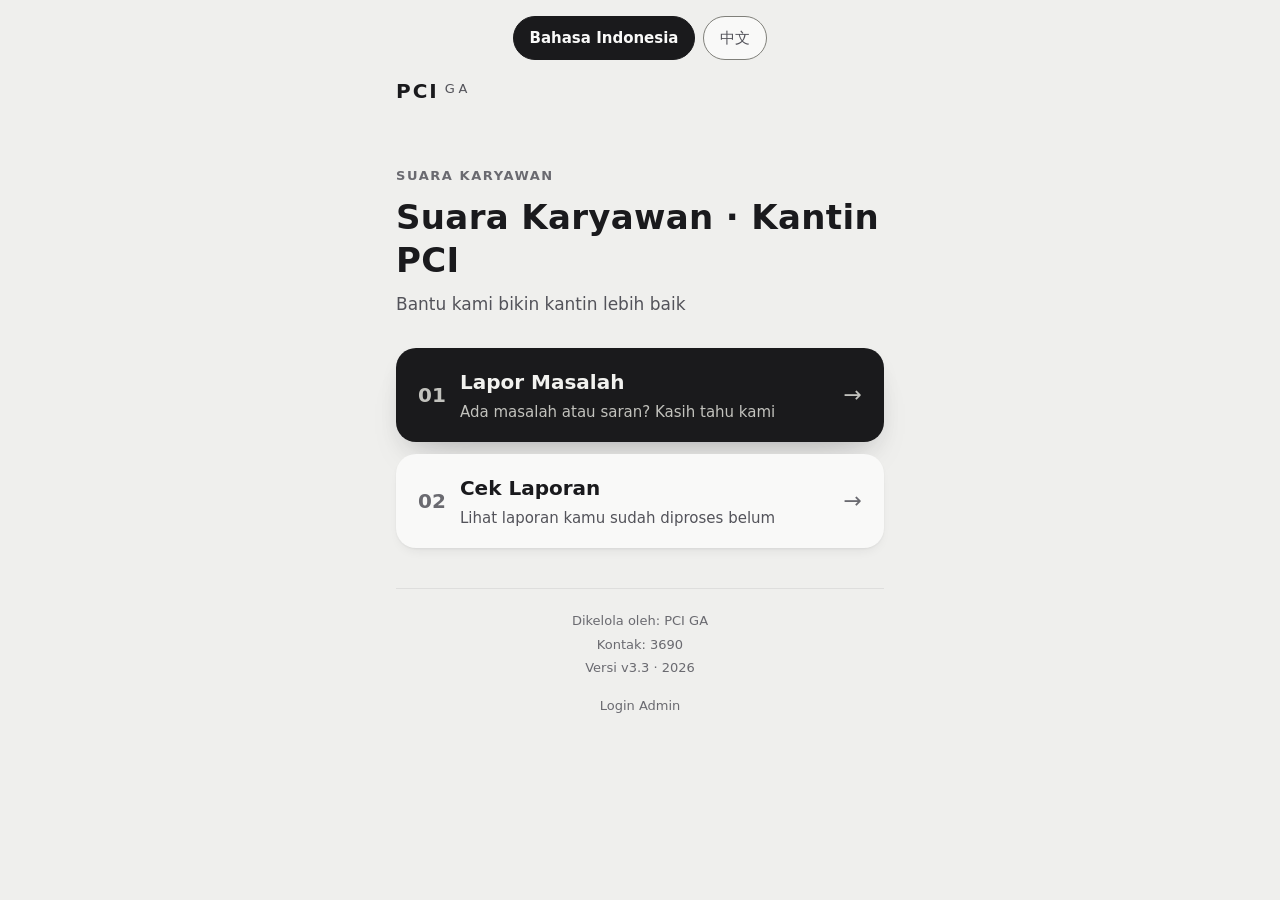
==== commit 972b37a4: "關卡 6-8、6-9：員工一頁圖解 + 管理端說明連結（v3.3） 6-8 panduan-karyawan.html —— 一張 A4，不是手冊 員工端只有三個畫面、整個流程 1 分鐘。做成一本手冊" ====
--- a/index.html
+++ b/index.html
@@ -17,13 +17,13 @@
     ⚠️ 那個 PNG 是**直角滿版**的：iOS 與 Android 會自己套圓角遮罩，
        圖檔自己再帶圓角的話會變成「圓角疊圓角」，四個角出現缺口。
   -->
-  <link rel="icon" href="favicon.svg?v=3.2" type="image/svg+xml">
-  <link rel="apple-touch-icon" href="apple-touch-icon.png?v=3.2">
-  <link rel="manifest" href="manifest.json?v=3.2">
+  <link rel="icon" href="favicon.svg?v=3.3" type="image/svg+xml">
+  <link rel="apple-touch-icon" href="apple-touch-icon.png?v=3.3">
+  <link rel="manifest" href="manifest.json?v=3.3">
   <!-- CSS 還沒下載完之前先鋪底色，避免工廠 wifi 慢時先白閃一下 -->
   <style>html{background:#EFEFED}</style>
   <title>Kantin PCI</title>
-  <link rel="stylesheet" href="css/style.css?v=3.2">
+  <link rel="stylesheet" href="css/style.css?v=3.3">
 </head>
 <body>
 
@@ -85,9 +85,9 @@
 
   </div>
 
-  <script src="js/config.js?v=3.2"></script>
-  <script src="js/i18n.js?v=3.2"></script>
-  <script src="js/ui.js?v=3.2"></script>
+  <script src="js/config.js?v=3.3"></script>
+  <script src="js/i18n.js?v=3.3"></script>
+  <script src="js/ui.js?v=3.3"></script>
   <!--
     首頁本來不需要 api.js。載進來只為了一件事：**先把選項抓回來**。
 
@@ -95,7 +95,7 @@
     大概會停留 2～5 秒——那段時間本來是白白浪費的。
     在這裡先抓，按下〔回報〕時表單就直接出現，不會再看到「載入中…」。
   -->
-  <script src="js/api.js?v=3.2"></script>
+  <script src="js/api.js?v=3.3"></script>
   <script>
     /** 依目前語言把畫面上的文字換掉 */
     function render() {
--- a/css/style.css
+++ b/css/style.css
@@ -2252,6 +2252,22 @@
 }
 
 .admin-nav::-webkit-scrollbar { display: none; }
+
+/* 操作說明：推到導覽列最右邊，顏色比其他分頁淡一階——
+   它不是「另一個功能頁」，是需要時才會去點的東西。
+   ⚠️ 用 --text-muted 不用 --text-subtle：管理列的底是 --surface，
+      比頁面底色亮，淡色在上面的對比度會再掉一點 */
+.admin-nav-help {
+  margin-left: auto;
+  color: var(--text-muted);
+}
+.admin-nav-help::before {
+  content: '?';
+  display: inline-flex; align-items: center; justify-content: center;
+  width: 16px; height: 16px; margin-right: 6px;
+  border: 1.5px solid currentColor; border-radius: 50%;
+  font-size: 11px; font-weight: 700; line-height: 1;
+}
 
 .admin-nav-tab {
   display: inline-flex;
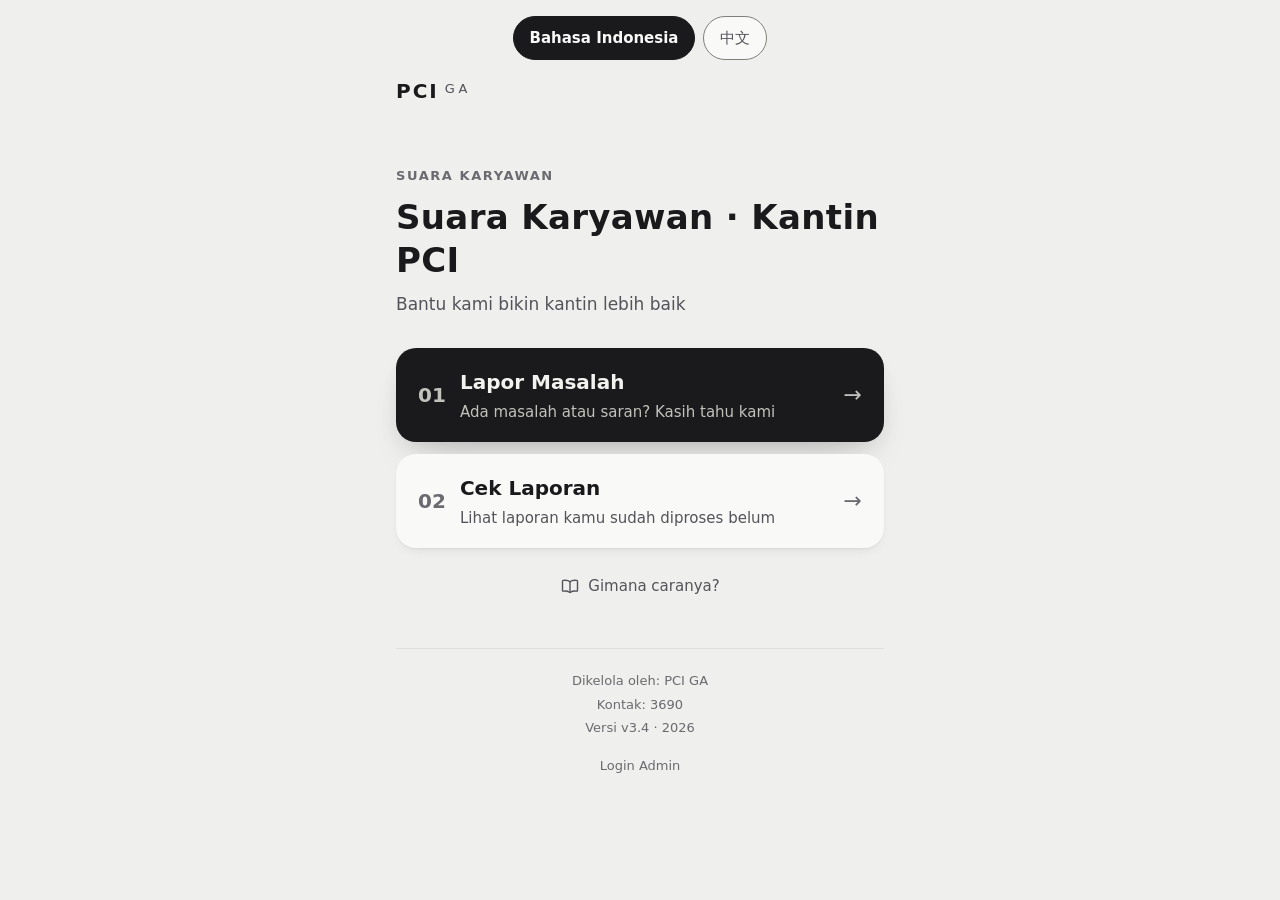
==== commit bc305749: "6-8 續：圖解加手機版 + 整合到首頁入口（v3.4） 同一個檔案兩種版面，內容一字不改：   電腦 / 列印    一張 A4（給主管印、截圖丟 WhatsApp）   手機 <620px    " ====
--- a/index.html
+++ b/index.html
@@ -17,13 +17,13 @@
     ⚠️ 那個 PNG 是**直角滿版**的：iOS 與 Android 會自己套圓角遮罩，
        圖檔自己再帶圓角的話會變成「圓角疊圓角」，四個角出現缺口。
   -->
-  <link rel="icon" href="favicon.svg?v=3.3" type="image/svg+xml">
-  <link rel="apple-touch-icon" href="apple-touch-icon.png?v=3.3">
-  <link rel="manifest" href="manifest.json?v=3.3">
+  <link rel="icon" href="favicon.svg?v=3.4" type="image/svg+xml">
+  <link rel="apple-touch-icon" href="apple-touch-icon.png?v=3.4">
+  <link rel="manifest" href="manifest.json?v=3.4">
   <!-- CSS 還沒下載完之前先鋪底色，避免工廠 wifi 慢時先白閃一下 -->
   <style>html{background:#EFEFED}</style>
   <title>Kantin PCI</title>
-  <link rel="stylesheet" href="css/style.css?v=3.3">
+  <link rel="stylesheet" href="css/style.css?v=3.4">
 </head>
 <body>
 
@@ -68,6 +68,23 @@
         </span>
         <span class="menu-arrow">→</span>
       </a>
+
+      <!--
+        操作說明入口。
+        ⚠️ 刻意**不做成第三張卡片**：兩張卡片的份量差異（近黑實心 vs 淺色平面）
+           是為了讓人兩秒內決定要做什麼，加第三張同等份量的會把這個層次打散。
+           做成一條輕量連結，想找的人找得到，不想找的人不會被干擾。
+        ⚠️ 同分頁開啟，不開新分頁——手機上新分頁只會讓人迷路，
+           而首頁沒有任何狀態會因為離開而遺失。
+      -->
+      <a href="panduan-karyawan.html" class="menu-help" id="helpLink">
+        <svg class="menu-help-icon" viewBox="0 0 24 24" aria-hidden="true">
+          <path d="M12 6.8C10.6 5.6 8.6 5 6.3 5c-.9 0-1.8.1-2.5.2-.5.1-.8.5-.8 1v11.1c0 .6.5 1.1 1.2.9.6-.1 1.3-.2 2.1-.2 2 0 3.8.6 5 1.5.4.3 1 .3 1.4 0 1.2-.9 3-1.5 5-1.5.8 0 1.5.1 2.1.2.7.2 1.2-.3 1.2-.9V6.2c0-.5-.3-.9-.8-1-.7-.1-1.6-.2-2.5-.2-2.3 0-4.3.6-5.7 1.8z"
+                fill="none" stroke="currentColor" stroke-width="1.7" stroke-linejoin="round"/>
+          <path d="M12 6.8v12.2" fill="none" stroke="currentColor" stroke-width="1.7" stroke-linecap="round"/>
+        </svg>
+        <span id="helpText">Gimana caranya?</span>
+      </a>
     </main>
 
     <!-- 系統資訊（內容由 js/config.js 的 SYSTEM_INFO 決定）-->
@@ -85,9 +102,9 @@
 
   </div>
 
-  <script src="js/config.js?v=3.3"></script>
-  <script src="js/i18n.js?v=3.3"></script>
-  <script src="js/ui.js?v=3.3"></script>
+  <script src="js/config.js?v=3.4"></script>
+  <script src="js/i18n.js?v=3.4"></script>
+  <script src="js/ui.js?v=3.4"></script>
   <!--
     首頁本來不需要 api.js。載進來只為了一件事：**先把選項抓回來**。
 
@@ -95,7 +112,7 @@
     大概會停留 2～5 秒——那段時間本來是白白浪費的。
     在這裡先抓，按下〔回報〕時表單就直接出現，不會再看到「載入中…」。
   -->
-  <script src="js/api.js?v=3.3"></script>
+  <script src="js/api.js?v=3.4"></script>
   <script>
     /** 依目前語言把畫面上的文字換掉 */
     function render() {
@@ -108,6 +125,8 @@
       document.getElementById('reportDesc').textContent  = t('home.reportDesc');
       document.getElementById('queryTitle').textContent  = t('home.query');
       document.getElementById('queryDesc').textContent   = t('home.queryDesc');
+
+      document.getElementById('helpText').textContent = t('home.help');
 
       renderSystemFooter('siteFooter');
       document.getElementById('adminEntry').textContent = t('admin.entry');
--- a/css/style.css
+++ b/css/style.css
@@ -365,6 +365,24 @@
 
 /* 序號取代圖示：01 / 02。
    數字比圖示更能表達「先做這個，再做那個」的順序 */
+/* 操作說明入口。份量刻意比兩張卡片輕——它是「需要時才找」的東西，
+   不該跟主要動作搶注意力。但觸控目標仍然要 44px（手機上要用手指按） */
+.menu-help {
+  display: flex;
+  align-items: center;
+  justify-content: center;
+  gap: 8px;
+  min-height: 44px;
+  margin-top: 4px;
+  padding: 10px 16px;
+  color: var(--text-muted);
+  font-size: var(--fs-sm);
+  text-decoration: none;
+  border-radius: var(--radius-pill);
+}
+.menu-help:active { background: var(--surface-alt); }
+.menu-help-icon { width: 20px; height: 20px; flex: none; display: block; }
+
 .menu-num {
   font-size: var(--fs-lg);
   font-weight: 700;
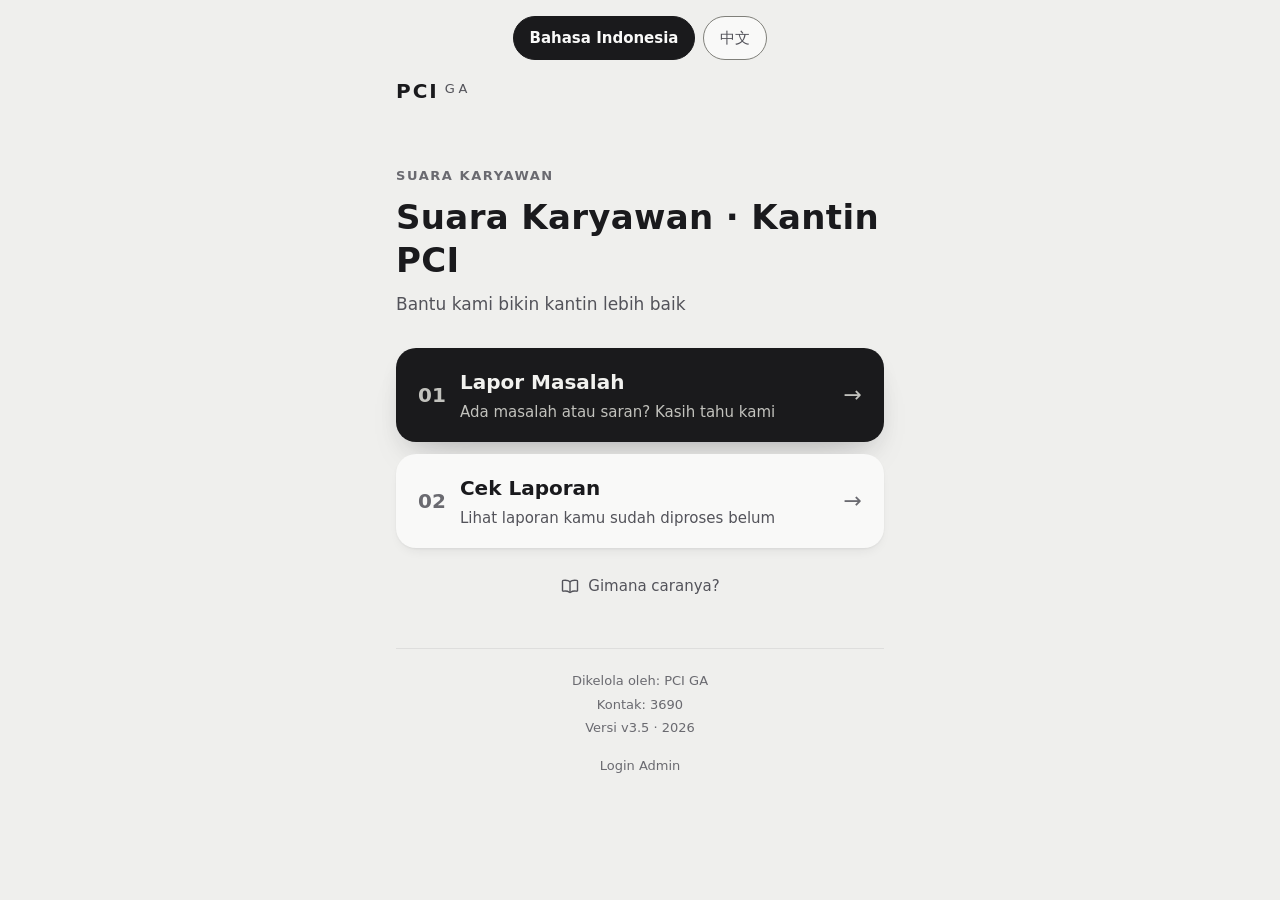
==== commit 3b93947f: "圖解手機版加返回列與底部行動按鈕（v3.5） 使用者實機測試提的兩點，都對：  1. 置頂返回列（sticky）    ← Beranda / 首頁，捲到底也還黏在畫面上方。    ⚠️ 用真的連結指" ====
--- a/index.html
+++ b/index.html
@@ -17,13 +17,13 @@
     ⚠️ 那個 PNG 是**直角滿版**的：iOS 與 Android 會自己套圓角遮罩，
        圖檔自己再帶圓角的話會變成「圓角疊圓角」，四個角出現缺口。
   -->
-  <link rel="icon" href="favicon.svg?v=3.4" type="image/svg+xml">
-  <link rel="apple-touch-icon" href="apple-touch-icon.png?v=3.4">
-  <link rel="manifest" href="manifest.json?v=3.4">
+  <link rel="icon" href="favicon.svg?v=3.5" type="image/svg+xml">
+  <link rel="apple-touch-icon" href="apple-touch-icon.png?v=3.5">
+  <link rel="manifest" href="manifest.json?v=3.5">
   <!-- CSS 還沒下載完之前先鋪底色，避免工廠 wifi 慢時先白閃一下 -->
   <style>html{background:#EFEFED}</style>
   <title>Kantin PCI</title>
-  <link rel="stylesheet" href="css/style.css?v=3.4">
+  <link rel="stylesheet" href="css/style.css?v=3.5">
 </head>
 <body>
 
@@ -102,9 +102,9 @@
 
   </div>
 
-  <script src="js/config.js?v=3.4"></script>
-  <script src="js/i18n.js?v=3.4"></script>
-  <script src="js/ui.js?v=3.4"></script>
+  <script src="js/config.js?v=3.5"></script>
+  <script src="js/i18n.js?v=3.5"></script>
+  <script src="js/ui.js?v=3.5"></script>
   <!--
     首頁本來不需要 api.js。載進來只為了一件事：**先把選項抓回來**。
 
@@ -112,7 +112,7 @@
     大概會停留 2～5 秒——那段時間本來是白白浪費的。
     在這裡先抓，按下〔回報〕時表單就直接出現，不會再看到「載入中…」。
   -->
-  <script src="js/api.js?v=3.4"></script>
+  <script src="js/api.js?v=3.5"></script>
   <script>
     /** 依目前語言把畫面上的文字換掉 */
     function render() {
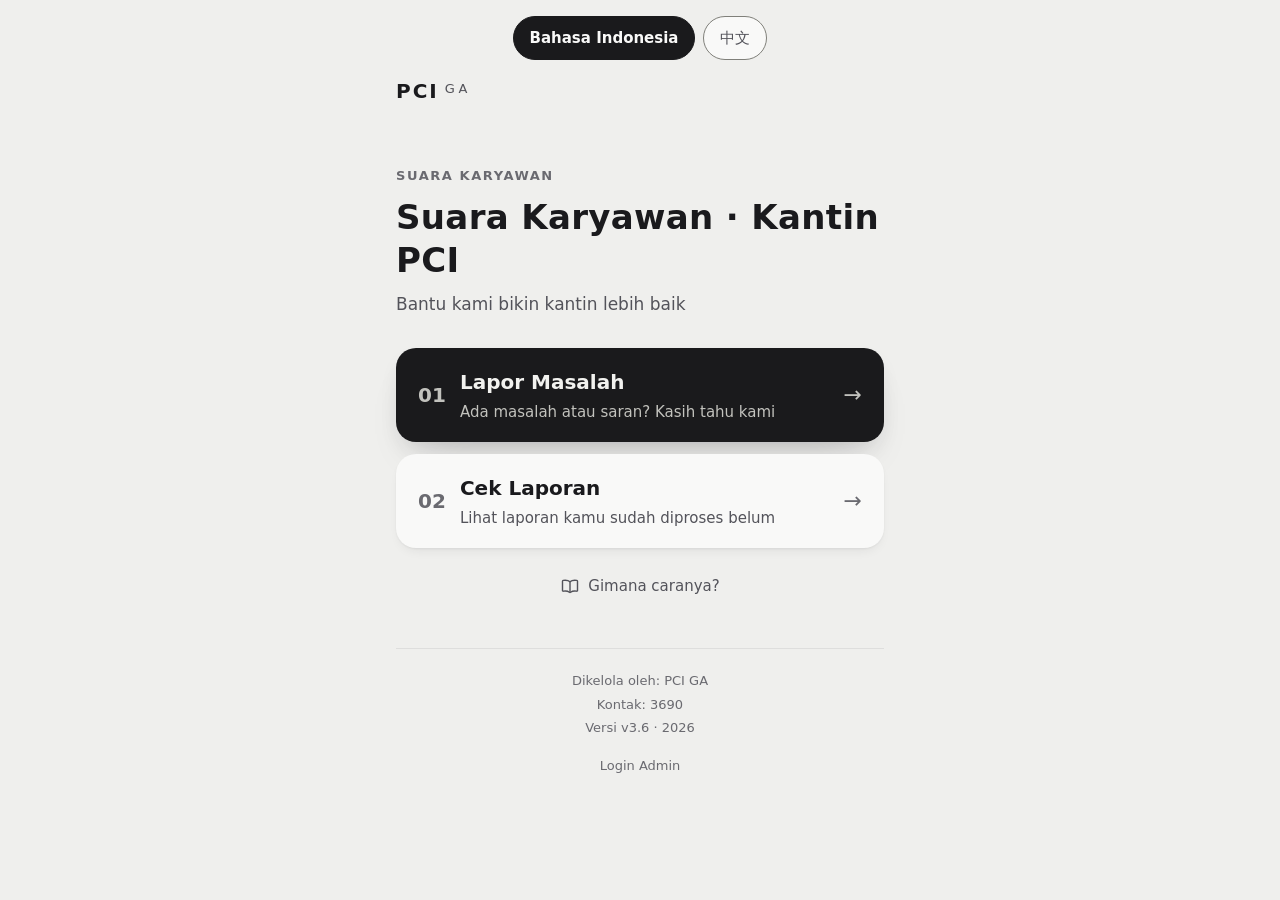
==== commit 7ce8b001: "圖解底部改成「一句邀請 + 一顆按鈕」（v3.6） 使用者實機測試的第二輪回饋：  1. 置頂返回列效果不錯，維持。 2. 底部只要「提交回報」一顆，而且文字不要跟首頁一樣。  改法：   Udah " ====
--- a/index.html
+++ b/index.html
@@ -17,13 +17,13 @@
     ⚠️ 那個 PNG 是**直角滿版**的：iOS 與 Android 會自己套圓角遮罩，
        圖檔自己再帶圓角的話會變成「圓角疊圓角」，四個角出現缺口。
   -->
-  <link rel="icon" href="favicon.svg?v=3.5" type="image/svg+xml">
-  <link rel="apple-touch-icon" href="apple-touch-icon.png?v=3.5">
-  <link rel="manifest" href="manifest.json?v=3.5">
+  <link rel="icon" href="favicon.svg?v=3.6" type="image/svg+xml">
+  <link rel="apple-touch-icon" href="apple-touch-icon.png?v=3.6">
+  <link rel="manifest" href="manifest.json?v=3.6">
   <!-- CSS 還沒下載完之前先鋪底色，避免工廠 wifi 慢時先白閃一下 -->
   <style>html{background:#EFEFED}</style>
   <title>Kantin PCI</title>
-  <link rel="stylesheet" href="css/style.css?v=3.5">
+  <link rel="stylesheet" href="css/style.css?v=3.6">
 </head>
 <body>
 
@@ -102,9 +102,9 @@
 
   </div>
 
-  <script src="js/config.js?v=3.5"></script>
-  <script src="js/i18n.js?v=3.5"></script>
-  <script src="js/ui.js?v=3.5"></script>
+  <script src="js/config.js?v=3.6"></script>
+  <script src="js/i18n.js?v=3.6"></script>
+  <script src="js/ui.js?v=3.6"></script>
   <!--
     首頁本來不需要 api.js。載進來只為了一件事：**先把選項抓回來**。
 
@@ -112,7 +112,7 @@
     大概會停留 2～5 秒——那段時間本來是白白浪費的。
     在這裡先抓，按下〔回報〕時表單就直接出現，不會再看到「載入中…」。
   -->
-  <script src="js/api.js?v=3.5"></script>
+  <script src="js/api.js?v=3.6"></script>
   <script>
     /** 依目前語言把畫面上的文字換掉 */
     function render() {
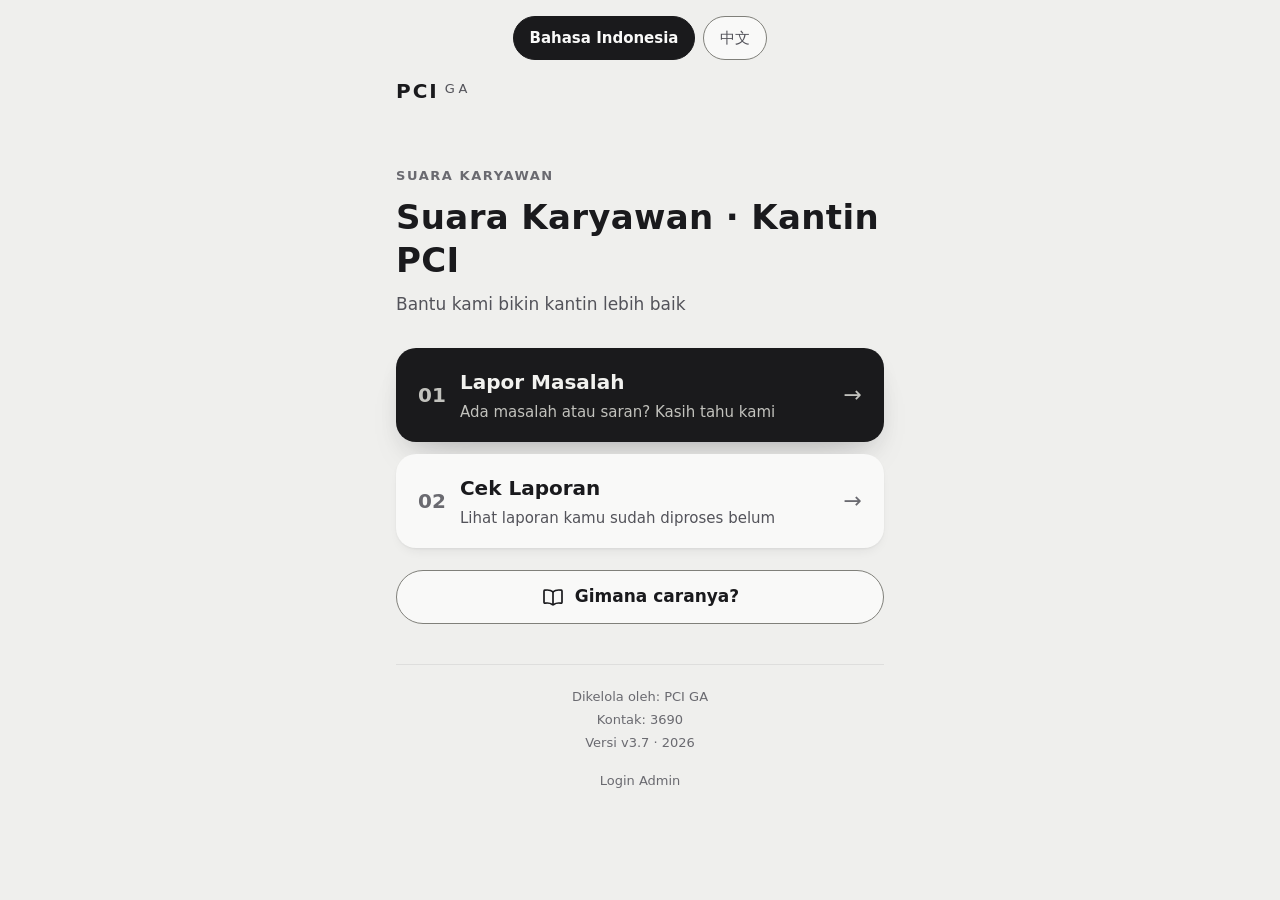
==== commit f70a351c: "首頁「怎麼使用？」加框線與淺底（v3.7 / @52） 使用者實機回饋：圖示跟字都有點小。真正的問題不是字小，是看不出來 那是可以按的東西——一段沒有邊界的灰字，長得像說明文字。  所以補的是「邊界」" ====
--- a/index.html
+++ b/index.html
@@ -17,13 +17,13 @@
     ⚠️ 那個 PNG 是**直角滿版**的：iOS 與 Android 會自己套圓角遮罩，
        圖檔自己再帶圓角的話會變成「圓角疊圓角」，四個角出現缺口。
   -->
-  <link rel="icon" href="favicon.svg?v=3.6" type="image/svg+xml">
-  <link rel="apple-touch-icon" href="apple-touch-icon.png?v=3.6">
-  <link rel="manifest" href="manifest.json?v=3.6">
+  <link rel="icon" href="favicon.svg?v=3.7" type="image/svg+xml">
+  <link rel="apple-touch-icon" href="apple-touch-icon.png?v=3.7">
+  <link rel="manifest" href="manifest.json?v=3.7">
   <!-- CSS 還沒下載完之前先鋪底色，避免工廠 wifi 慢時先白閃一下 -->
   <style>html{background:#EFEFED}</style>
   <title>Kantin PCI</title>
-  <link rel="stylesheet" href="css/style.css?v=3.6">
+  <link rel="stylesheet" href="css/style.css?v=3.7">
 </head>
 <body>
 
@@ -102,9 +102,9 @@
 
   </div>
 
-  <script src="js/config.js?v=3.6"></script>
-  <script src="js/i18n.js?v=3.6"></script>
-  <script src="js/ui.js?v=3.6"></script>
+  <script src="js/config.js?v=3.7"></script>
+  <script src="js/i18n.js?v=3.7"></script>
+  <script src="js/ui.js?v=3.7"></script>
   <!--
     首頁本來不需要 api.js。載進來只為了一件事：**先把選項抓回來**。
 
@@ -112,7 +112,7 @@
     大概會停留 2～5 秒——那段時間本來是白白浪費的。
     在這裡先抓，按下〔回報〕時表單就直接出現，不會再看到「載入中…」。
   -->
-  <script src="js/api.js?v=3.6"></script>
+  <script src="js/api.js?v=3.7"></script>
   <script>
     /** 依目前語言把畫面上的文字換掉 */
     function render() {
--- a/css/style.css
+++ b/css/style.css
@@ -366,22 +366,41 @@
 /* 序號取代圖示：01 / 02。
    數字比圖示更能表達「先做這個，再做那個」的順序 */
 /* 操作說明入口。份量刻意比兩張卡片輕——它是「需要時才找」的東西，
-   不該跟主要動作搶注意力。但觸控目標仍然要 44px（手機上要用手指按） */
+   不該跟主要動作搶注意力。
+
+   ⚠️ 但「輕」曾經輕過頭：v3.6 之前是小一級的灰字 + 20px 圖示 + **無底無框**，
+      使用者實機回饋「圖示跟字都有點小」。真正的問題不是字小，是
+      **看不出來那是可以按的東西**——一段沒有邊界的灰字，長得像說明文字。
+
+   ⚠️ 所以 v3.7 補的是「邊界」而不只是「大小」：框線 + 淺底。
+      用**框線**不用陰影是刻意的——在這個系統裡陰影是卡片的語言
+      （`.menu-card` 用 --lift-1），框線是「輸入框 / 可按元件」的語言。
+      用陰影的話它會被看成第三張卡片，那正是當初刻意避開的事
+      （兩張卡片的份量差異是為了讓人兩秒內決定要做什麼）。
+
+   📌 它仍然不會被誤認成卡片：膠囊形、矮一截、置中、沒有編號也沒有箭頭。
+
+   ⚠️ 框線一定要用 --border-input，不可以用 --border / --border-strong。
+      後兩者是裝飾線（1.41:1），而這是**可點按元件的邊界**，
+      WCAG 1.4.11 要求 3:1——在工廠的爛光線下差別是「看得到」與「看不到」。 */
 .menu-help {
   display: flex;
   align-items: center;
   justify-content: center;
-  gap: 8px;
-  min-height: 44px;
-  margin-top: 4px;
-  padding: 10px 16px;
-  color: var(--text-muted);
-  font-size: var(--fs-sm);
+  gap: 10px;
+  min-height: 48px;
+  margin-top: 10px;
+  padding: 12px 20px;
+  color: var(--text);
+  font-size: var(--fs-body);
+  font-weight: 600;
   text-decoration: none;
+  background: var(--surface);
+  border: 1px solid var(--border-input);
   border-radius: var(--radius-pill);
 }
 .menu-help:active { background: var(--surface-alt); }
-.menu-help-icon { width: 20px; height: 20px; flex: none; display: block; }
+.menu-help-icon { width: 24px; height: 24px; flex: none; display: block; }
 
 .menu-num {
   font-size: var(--fs-lg);
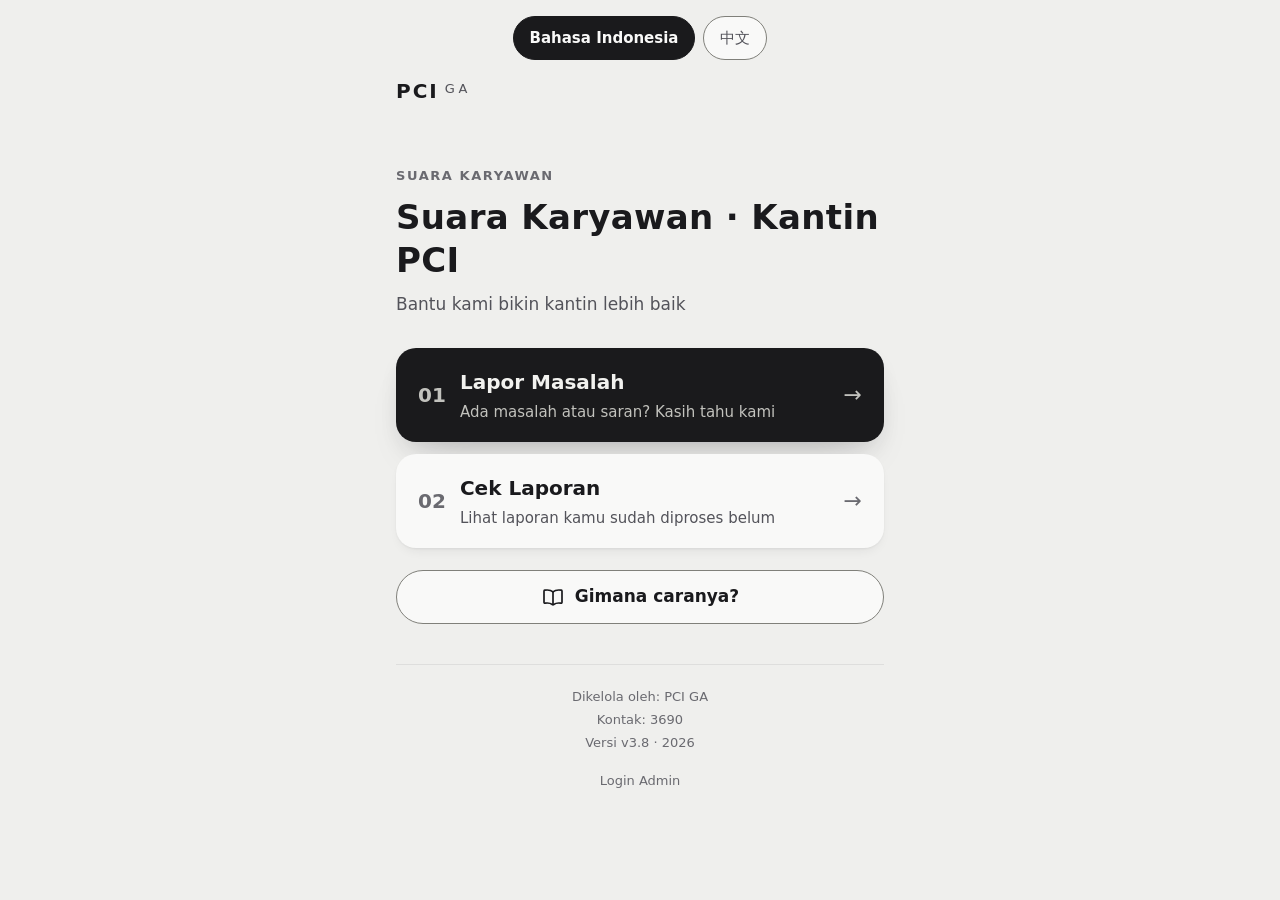
==== commit 1b985757: "帳號管理新增「刪除」（v3.8 / @54） 使用者要求：測試期間管理員名單還沒定案，建錯的帳號希望能直接刪掉。  三道關卡（使用者指定的設計）：   1. 不能刪自己   2. 必須先停用才能刪  " ====
--- a/index.html
+++ b/index.html
@@ -17,13 +17,13 @@
     ⚠️ 那個 PNG 是**直角滿版**的：iOS 與 Android 會自己套圓角遮罩，
        圖檔自己再帶圓角的話會變成「圓角疊圓角」，四個角出現缺口。
   -->
-  <link rel="icon" href="favicon.svg?v=3.7" type="image/svg+xml">
-  <link rel="apple-touch-icon" href="apple-touch-icon.png?v=3.7">
-  <link rel="manifest" href="manifest.json?v=3.7">
+  <link rel="icon" href="favicon.svg?v=3.8" type="image/svg+xml">
+  <link rel="apple-touch-icon" href="apple-touch-icon.png?v=3.8">
+  <link rel="manifest" href="manifest.json?v=3.8">
   <!-- CSS 還沒下載完之前先鋪底色，避免工廠 wifi 慢時先白閃一下 -->
   <style>html{background:#EFEFED}</style>
   <title>Kantin PCI</title>
-  <link rel="stylesheet" href="css/style.css?v=3.7">
+  <link rel="stylesheet" href="css/style.css?v=3.8">
 </head>
 <body>
 
@@ -102,9 +102,9 @@
 
   </div>
 
-  <script src="js/config.js?v=3.7"></script>
-  <script src="js/i18n.js?v=3.7"></script>
-  <script src="js/ui.js?v=3.7"></script>
+  <script src="js/config.js?v=3.8"></script>
+  <script src="js/i18n.js?v=3.8"></script>
+  <script src="js/ui.js?v=3.8"></script>
   <!--
     首頁本來不需要 api.js。載進來只為了一件事：**先把選項抓回來**。
 
@@ -112,7 +112,7 @@
     大概會停留 2～5 秒——那段時間本來是白白浪費的。
     在這裡先抓，按下〔回報〕時表單就直接出現，不會再看到「載入中…」。
   -->
-  <script src="js/api.js?v=3.7"></script>
+  <script src="js/api.js?v=3.8"></script>
   <script>
     /** 依目前語言把畫面上的文字換掉 */
     function render() {
--- a/css/style.css
+++ b/css/style.css
@@ -650,7 +650,8 @@
 /* ===== 按鈕 ===== */
 
 .btn-primary,
-.btn-secondary {
+.btn-secondary,
+.btn-danger {
   display: block;
   width: 100%;
   margin-top: var(--gap);
@@ -690,6 +691,23 @@
   border: 1px solid var(--border-input);
   box-shadow: var(--lift-1);
 }
+
+/* 破壞性動作（目前只有「刪除管理者帳號」）。
+   ⚠️ 刻意做成**淺底 + 紅字 + 紅框**，不是紅色實心：
+      紅色實心的份量會超過同一排的其他按鈕，變成整頁最搶眼的東西——
+      而它是最不該被順手按到的那一顆。
+      顏色只負責「這個不一樣」，份量仍然是次要動作。
+   ⚠️ 框線用 --danger 本身（對底色 6.1:1），不是 --danger-border（那是裝飾線，
+      對比不足以當互動元件的邊界，WCAG 1.4.11 要 3:1）。 */
+.btn-danger {
+  color: var(--danger);
+  background: var(--danger-bg);
+  border: 1px solid var(--danger);
+  box-shadow: none;
+}
+.btn-danger:active   { background: var(--danger-tag); }
+.btn-danger:disabled { color: var(--text-subtle); background: var(--surface-alt);
+                       border-color: var(--border-input); cursor: not-allowed; }
 
 
 /* ===== 訊息 ===== */
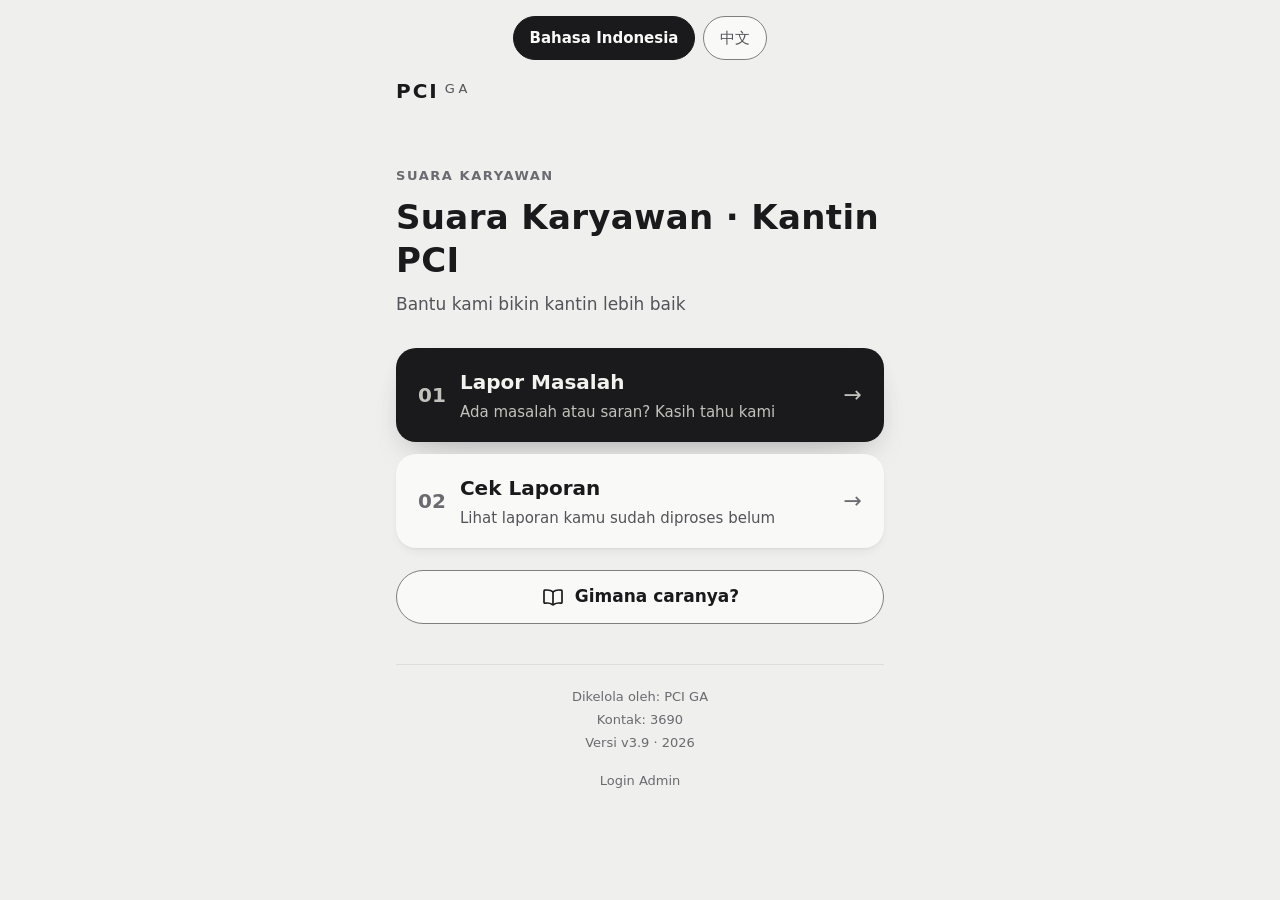
==== commit c4e8f601: "浮水印改成中印雙行（v3.9 / @55）；記錄延後項目 使用者要求「大小維持不變」——實測做不到：兩行 54pt 旋轉後寬 1039px， A4 可用寬度只有 703px，超出 336px。卡住的不" ====
--- a/index.html
+++ b/index.html
@@ -17,13 +17,13 @@
     ⚠️ 那個 PNG 是**直角滿版**的：iOS 與 Android 會自己套圓角遮罩，
        圖檔自己再帶圓角的話會變成「圓角疊圓角」，四個角出現缺口。
   -->
-  <link rel="icon" href="favicon.svg?v=3.8" type="image/svg+xml">
-  <link rel="apple-touch-icon" href="apple-touch-icon.png?v=3.8">
-  <link rel="manifest" href="manifest.json?v=3.8">
+  <link rel="icon" href="favicon.svg?v=3.9" type="image/svg+xml">
+  <link rel="apple-touch-icon" href="apple-touch-icon.png?v=3.9">
+  <link rel="manifest" href="manifest.json?v=3.9">
   <!-- CSS 還沒下載完之前先鋪底色，避免工廠 wifi 慢時先白閃一下 -->
   <style>html{background:#EFEFED}</style>
   <title>Kantin PCI</title>
-  <link rel="stylesheet" href="css/style.css?v=3.8">
+  <link rel="stylesheet" href="css/style.css?v=3.9">
 </head>
 <body>
 
@@ -102,9 +102,9 @@
 
   </div>
 
-  <script src="js/config.js?v=3.8"></script>
-  <script src="js/i18n.js?v=3.8"></script>
-  <script src="js/ui.js?v=3.8"></script>
+  <script src="js/config.js?v=3.9"></script>
+  <script src="js/i18n.js?v=3.9"></script>
+  <script src="js/ui.js?v=3.9"></script>
   <!--
     首頁本來不需要 api.js。載進來只為了一件事：**先把選項抓回來**。
 
@@ -112,7 +112,7 @@
     大概會停留 2～5 秒——那段時間本來是白白浪費的。
     在這裡先抓，按下〔回報〕時表單就直接出現，不會再看到「載入中…」。
   -->
-  <script src="js/api.js?v=3.8"></script>
+  <script src="js/api.js?v=3.9"></script>
   <script>
     /** 依目前語言把畫面上的文字換掉 */
     function render() {
--- a/css/style.css
+++ b/css/style.css
@@ -2712,10 +2712,28 @@
     transform: translate(-50%, -50%) rotate(-30deg);
     z-index: 0;
 
-    font-size: 54pt;
+    /*
+     * 兩行：中文主標 + 印尼文副標（v3.9）。
+     *
+     * ⚠️ **字級不是隨便挑的，是量出來的。** 限制在於「最長的那一行」——
+     *    `Laporan internal GA PCI` 有 23 個字元，它決定了整體能多大。
+     *
+     *    實測（A4 可用寬度 703px，旋轉 30 度後的外框）：
+     *      兩行都 54pt   → 1039px  🔴 超出 336px，會被裁掉還可能多一張空白頁
+     *      34pt / 17pt   →  372px  ✅ 目前採用
+     *      46pt / 23pt   →  498px  ✅ 也可以（跟舊版單行的 507px 幾乎一樣）
+     *
+     *    所以要放大的話，**上限大約在 46/23 那一組**，再大就要縮短印尼文那一行。
+     *
+     * ⚠️ 中文那行需要 CJK 字型。字型堆疊裡的 "Noto Sans TC" 並沒有被載入
+     *    （這個專案刻意不載外部字型），所以實際上是掉到系統的 CJK 字型。
+     *    在沒有中文字型的電腦上列印會變成方框——但那台電腦本來也看不懂這份報表。
+     */
     font-weight: 800;
-    letter-spacing: .14em;
+    letter-spacing: .12em;
+    line-height: 1.3;
     white-space: nowrap;
+    text-align: center;
     color: var(--text);
     /*
      * 淡到不影響閱讀，但轉 PDF 或影印之後仍看得出來。
@@ -2724,9 +2742,20 @@
      *    低於 4% 之後很多雷射印表機會直接把它當成白色不印。
      *    真的印出來看不到的話，把這裡調回 .06～.07。
      */
-    opacity: .05;
+    opacity: .08;
     pointer-events: none;
   }
+
+  .print-watermark div { white-space: nowrap; }
+  .wm-l1 { font-size: 34pt; }
+
+  /*
+   * 副標再淡一階。
+   * ⚠️ opacity 會**相乘**：外層 .08 × 這裡的 .85 = 實際約 6.8%，
+   *    仍高於「低於 4% 印表機會直接不印」的下限。
+   *    要再淡的話改外層那個值，不要動這裡——這裡是兩行之間的層次，不是整體濃度。
+   */
+  .wm-l2 { font-size: 17pt; letter-spacing: .10em; opacity: .85; }
 
   /* 內容壓在浮水印上面 */
   #mainView { position: relative; z-index: 1; }
